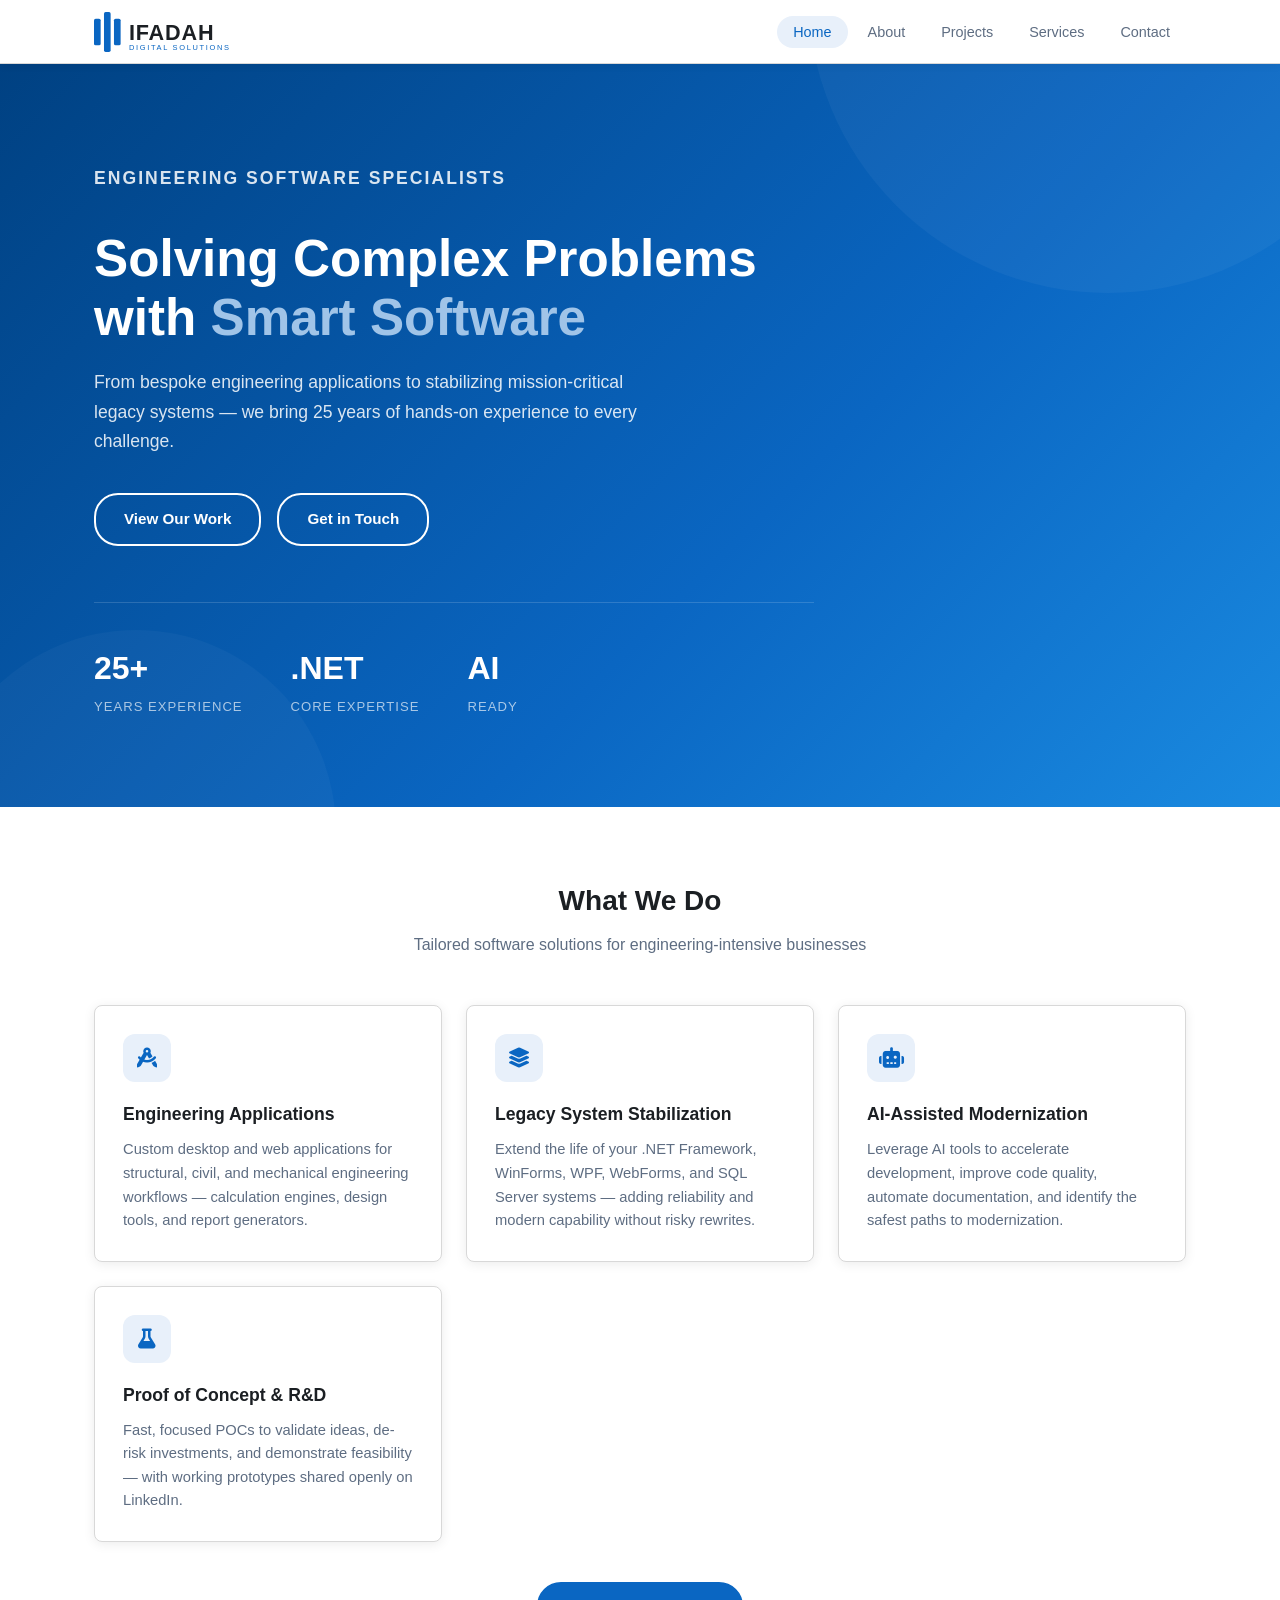
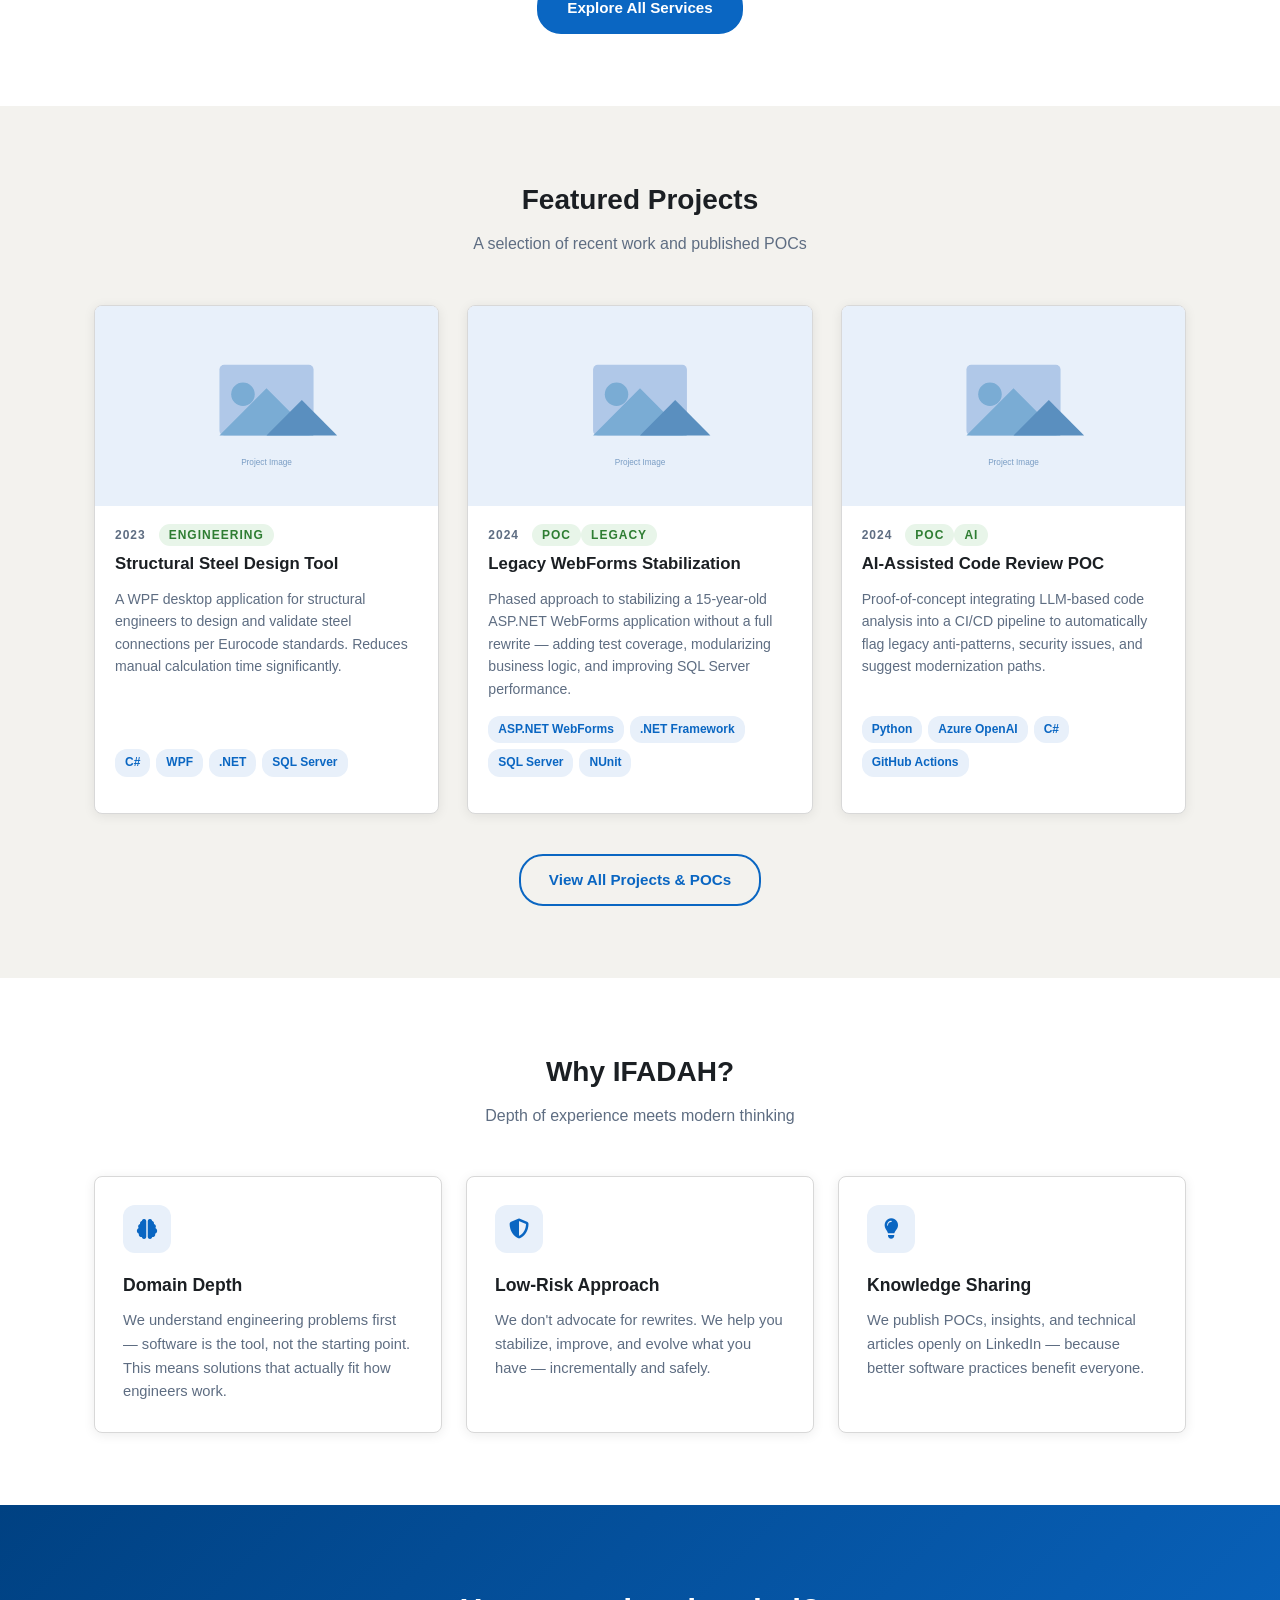
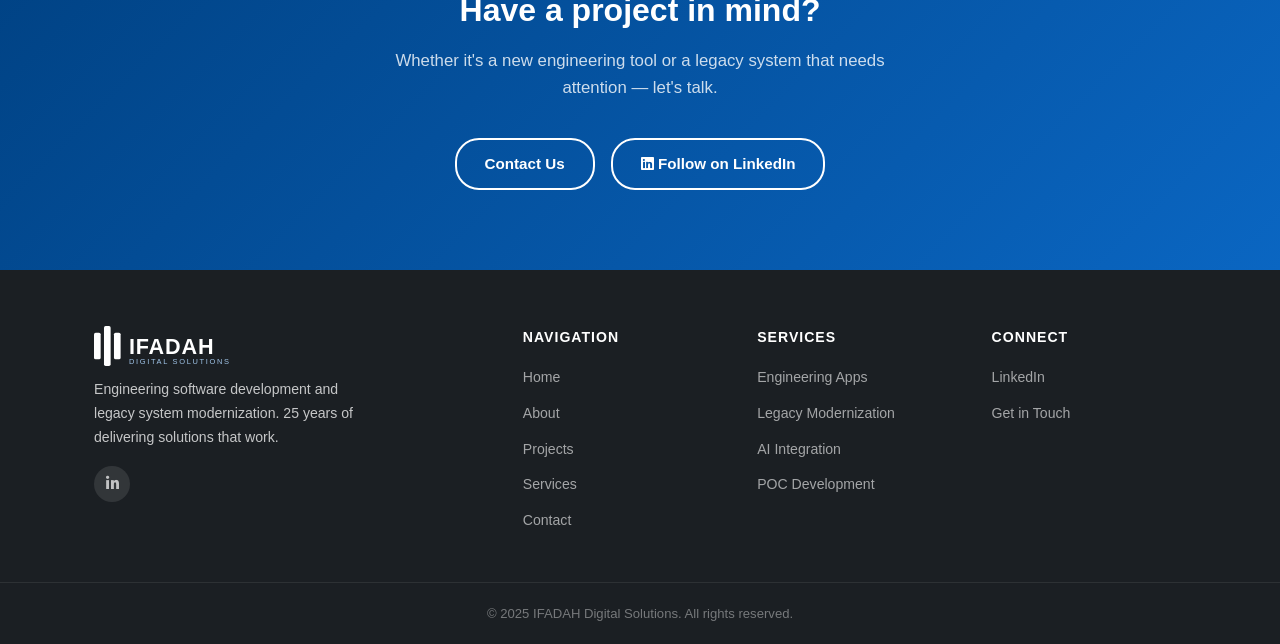
==== index.html @ 214e8dc3 "Add project files." ====
<!DOCTYPE html>
<html lang="en">
<head>
  <meta charset="UTF-8">
  <meta name="viewport" content="width=device-width, initial-scale=1.0">
  <meta name="description" content="IFADAH Digital Solutions — Engineering software development, legacy system modernization, and AI-assisted transformation. 25 years of expertise.">
  <title>IFADAH Digital Solutions — Engineering Software Experts</title>
  <link rel="stylesheet" href="css/style.css">
  <link rel="stylesheet" href="https://cdnjs.cloudflare.com/ajax/libs/font-awesome/6.5.0/css/all.min.css">
</head>
<body>

  <!-- NAVIGATION -->
  <header>
    <nav class="navbar">
      <div class="container nav-inner">
        <a href="index.html" class="logo"><img src="assets/logo.svg" alt="IFADAH Digital Solutions"></a>
        <ul class="nav-links">
          <li><a href="index.html" class="active">Home</a></li>
          <li><a href="about.html">About</a></li>
          <li><a href="projects.html">Projects</a></li>
          <li><a href="services.html">Services</a></li>
          <li><a href="contact.html">Contact</a></li>
        </ul>
        <button class="hamburger" id="hamburger">☰</button>
      </div>
    </nav>
    <div class="mobile-menu" id="mobile-menu">
      <a href="index.html">Home</a>
      <a href="about.html">About</a>
      <a href="projects.html">Projects</a>
      <a href="services.html">Services</a>
      <a href="contact.html">Contact</a>
    </div>
  </header>

  <!-- HERO -->
  <section class="hero">
    <div class="container">
      <div class="hero-content">
        <p class="hero-eyebrow">Engineering Software Specialists</p>
        <h1>Solving Complex Problems<br>with <span>Smart Software</span></h1>
        <p>
          From bespoke engineering applications to stabilizing mission-critical legacy systems —
          we bring 25 years of hands-on experience to every challenge.
        </p>
        <div class="hero-cta">
          <a href="projects.html" class="btn btn-outline-white">View Our Work</a>
          <a href="contact.html" class="btn btn-outline-white">Get in Touch</a>
        </div>
        <div class="hero-stats">
          <div>
            <div class="stat-number">25+</div>
            <div class="stat-label">Years Experience</div>
          </div>
          <div>
            <div class="stat-number">.NET</div>
            <div class="stat-label">Core Expertise</div>
          </div>
          <div>
            <div class="stat-number">AI</div>
            <div class="stat-label">Ready</div>
          </div>
        </div>
      </div>
    </div>
  </section>

  <!-- SERVICES OVERVIEW -->
  <section class="section bg-light">
    <div class="container">
      <h2 class="section-title">What We Do</h2>
      <p class="section-subtitle">Tailored software solutions for engineering-intensive businesses</p>
      <div class="cards-grid">
        <div class="card">
          <div class="card-icon"><i class="fas fa-drafting-compass"></i></div>
          <h3>Engineering Applications</h3>
          <p>Custom desktop and web applications for structural, civil, and mechanical engineering workflows — calculation engines, design tools, and report generators.</p>
        </div>
        <div class="card">
          <div class="card-icon"><i class="fas fa-layer-group"></i></div>
          <h3>Legacy System Stabilization</h3>
          <p>Extend the life of your .NET Framework, WinForms, WPF, WebForms, and SQL Server systems — adding reliability and modern capability without risky rewrites.</p>
        </div>
        <div class="card">
          <div class="card-icon"><i class="fas fa-robot"></i></div>
          <h3>AI-Assisted Modernization</h3>
          <p>Leverage AI tools to accelerate development, improve code quality, automate documentation, and identify the safest paths to modernization.</p>
        </div>
        <div class="card">
          <div class="card-icon"><i class="fas fa-flask"></i></div>
          <h3>Proof of Concept & R&D</h3>
          <p>Fast, focused POCs to validate ideas, de-risk investments, and demonstrate feasibility — with working prototypes shared openly on LinkedIn.</p>
        </div>
      </div>
      <div class="text-center" style="margin-top:2.5rem">
        <a href="services.html" class="btn btn-primary">Explore All Services</a>
      </div>
    </div>
  </section>

  <!-- FEATURED PROJECTS -->
  <section class="section">
    <div class="container">
      <h2 class="section-title">Featured Projects</h2>
      <p class="section-subtitle">A selection of recent work and published POCs</p>
      <div class="projects-grid" id="featured-projects">
        <!-- Rendered by JS from data/projects.json -->
      </div>
      <div class="text-center" style="margin-top:2.5rem">
        <a href="projects.html" class="btn btn-outline">View All Projects &amp; POCs</a>
      </div>
    </div>
  </section>

  <!-- WHY IFADAH -->
  <section class="section bg-light">
    <div class="container">
      <h2 class="section-title">Why IFADAH?</h2>
      <p class="section-subtitle">Depth of experience meets modern thinking</p>
      <div class="cards-grid">
        <div class="card">
          <div class="card-icon"><i class="fas fa-brain"></i></div>
          <h3>Domain Depth</h3>
          <p>We understand engineering problems first — software is the tool, not the starting point. This means solutions that actually fit how engineers work.</p>
        </div>
        <div class="card">
          <div class="card-icon"><i class="fas fa-shield-alt"></i></div>
          <h3>Low-Risk Approach</h3>
          <p>We don't advocate for rewrites. We help you stabilize, improve, and evolve what you have — incrementally and safely.</p>
        </div>
        <div class="card">
          <div class="card-icon"><i class="fas fa-lightbulb"></i></div>
          <h3>Knowledge Sharing</h3>
          <p>We publish POCs, insights, and technical articles openly on LinkedIn — because better software practices benefit everyone.</p>
        </div>
      </div>
    </div>
  </section>

  <!-- CTA BANNER -->
  <section class="cta-banner">
    <div class="container">
      <h2>Have a project in mind?</h2>
      <p>Whether it's a new engineering tool or a legacy system that needs attention — let's talk.</p>
      <div class="cta-banner-btns">
        <a href="contact.html" class="btn btn-outline-white">Contact Us</a>
        <a href="https://www.linkedin.com/company/ifadah" target="_blank" rel="noopener" class="btn btn-outline-white">
          <i class="fab fa-linkedin"></i> Follow on LinkedIn
        </a>
      </div>
    </div>
  </section>

  <!-- FOOTER -->
  <footer>
    <div class="container">
      <div class="footer-main">
        <div class="footer-brand">
          <img src="assets/logo-white.svg" alt="IFADAH Digital Solutions" style="height:40px;">
          <p>Engineering software development and legacy system modernization. 25 years of delivering solutions that work.</p>
          <div class="footer-social">
            <a href="https://www.linkedin.com/company/ifadah" target="_blank" rel="noopener" title="LinkedIn"><i class="fab fa-linkedin-in"></i></a>
          </div>
        </div>
        <div class="footer-col">
          <h4>Navigation</h4>
          <ul>
            <li><a href="index.html">Home</a></li>
            <li><a href="about.html">About</a></li>
            <li><a href="projects.html">Projects</a></li>
            <li><a href="services.html">Services</a></li>
            <li><a href="contact.html">Contact</a></li>
          </ul>
        </div>
        <div class="footer-col">
          <h4>Services</h4>
          <ul>
            <li><a href="services.html">Engineering Apps</a></li>
            <li><a href="services.html">Legacy Modernization</a></li>
            <li><a href="services.html">AI Integration</a></li>
            <li><a href="services.html">POC Development</a></li>
          </ul>
        </div>
        <div class="footer-col">
          <h4>Connect</h4>
          <ul>
            <li><a href="https://www.linkedin.com/company/ifadah" target="_blank" rel="noopener">LinkedIn</a></li>
            <li><a href="contact.html">Get in Touch</a></li>
          </ul>
        </div>
      </div>
    </div>
    <div class="footer-bottom">
      <p>&copy; 2025 IFADAH Digital Solutions. All rights reserved.</p>
    </div>
  </footer>

  <script src="js/main.js"></script>
</body>
</html>
---- css/style.css ----
/* ============================================================
   IFADAH Digital Solutions — Global Stylesheet
   LinkedIn-inspired color palette
   ============================================================ */

:root {
  --primary:        #0A66C2;
  --primary-dark:   #004182;
  --primary-light:  #E8F0FA;
  --dark:           #1B1F23;
  --text:           #1B1F23;
  --text-secondary: #5E6D82;
  --bg:             #F3F2EE;
  --white:          #FFFFFF;
  --border:         #D8D8D8;
  --card-shadow:    0 2px 12px rgba(0, 0, 0, 0.08);
  --radius:         8px;
  --nav-height:     64px;
}

/* ---- Reset ---- */
*, *::before, *::after { box-sizing: border-box; margin: 0; padding: 0; }
html { scroll-behavior: smooth; }
body {
  font-family: 'Segoe UI', -apple-system, BlinkMacSystemFont, Arial, sans-serif;
  color: var(--text);
  background: var(--bg);
  line-height: 1.6;
}
img { max-width: 100%; display: block; }
a { text-decoration: none; color: inherit; }
ul { list-style: none; }

/* ---- Layout ---- */
.container {
  max-width: 1140px;
  margin: 0 auto;
  padding: 0 24px;
}
.section {
  padding: 72px 0;
}
.section.bg-light { background: var(--white); }
.section.bg-dark  { background: var(--dark); color: var(--white); }
.section-title {
  font-size: 1.75rem;
  font-weight: 700;
  text-align: center;
  margin-bottom: 8px;
  color: var(--text);
}
.section-subtitle {
  text-align: center;
  color: var(--text-secondary);
  margin-bottom: 48px;
  font-size: 1rem;
}
.text-center { text-align: center; }

/* ---- Buttons ---- */
.btn {
  display: inline-block;
  padding: 12px 28px;
  border-radius: 24px;
  font-size: 0.95rem;
  font-weight: 600;
  cursor: pointer;
  transition: all 0.2s ease;
  border: 2px solid transparent;
}
.btn-primary {
  background: var(--primary);
  color: var(--white);
  border-color: var(--primary);
}
.btn-primary:hover {
  background: var(--primary-dark);
  border-color: var(--primary-dark);
  transform: translateY(-1px);
  box-shadow: 0 4px 16px rgba(10,102,194,0.35);
}
.btn-outline {
  background: transparent;
  color: var(--primary);
  border-color: var(--primary);
}
.btn-outline:hover {
  background: var(--primary);
  color: var(--white);
  transform: translateY(-1px);
}
.btn-outline-white {
  background: transparent;
  color: var(--white);
  border-color: var(--white);
}
.btn-outline-white:hover {
  background: var(--white);
  color: var(--primary);
}

/* ============================================================
   NAVIGATION
   ============================================================ */
.navbar {
  position: sticky;
  top: 0;
  z-index: 100;
  background: var(--white);
  border-bottom: 1px solid var(--border);
  height: var(--nav-height);
  box-shadow: 0 2px 8px rgba(0,0,0,0.06);
}
.nav-inner {
  display: flex;
  align-items: center;
  justify-content: space-between;
  height: var(--nav-height);
}
.logo img { height: 40px; }
.nav-links {
  display: flex;
  gap: 4px;
  align-items: center;
}
.nav-links a {
  padding: 8px 16px;
  border-radius: 20px;
  font-size: 0.9rem;
  font-weight: 500;
  color: var(--text-secondary);
  transition: all 0.2s;
}
.nav-links a:hover,
.nav-links a.active {
  color: var(--primary);
  background: var(--primary-light);
}
.hamburger {
  display: none;
  background: none;
  border: none;
  font-size: 1.5rem;
  cursor: pointer;
  color: var(--dark);
  padding: 8px;
}
.mobile-menu {
  display: none;
  flex-direction: column;
  background: var(--white);
  border-bottom: 1px solid var(--border);
  padding: 12px 24px 20px;
}
.mobile-menu.open { display: flex; }
.mobile-menu a {
  padding: 12px 8px;
  font-size: 1rem;
  font-weight: 500;
  color: var(--text);
  border-bottom: 1px solid var(--border);
}
.mobile-menu a:last-child { border-bottom: none; }
.mobile-menu a:hover { color: var(--primary); }

/* ============================================================
   HERO
   ============================================================ */
.hero {
  background: linear-gradient(135deg, var(--primary-dark) 0%, var(--primary) 60%, #1A8AE0 100%);
  color: var(--white);
  padding: 100px 0 90px;
  position: relative;
  overflow: hidden;
}
.hero::before {
  content: '';
  position: absolute;
  top: -50%;
  right: -10%;
  width: 600px;
  height: 600px;
  background: rgba(255,255,255,0.04);
  border-radius: 50%;
}
.hero::after {
  content: '';
  position: absolute;
  bottom: -30%;
  left: -5%;
  width: 400px;
  height: 400px;
  background: rgba(255,255,255,0.03);
  border-radius: 50%;
}
.hero-content {
  position: relative;
  z-index: 1;
  max-width: 720px;
}
.hero-eyebrow {
  font-size: 0.85rem;
  font-weight: 600;
  letter-spacing: 2px;
  text-transform: uppercase;
  color: #A0C4E8;
  margin-bottom: 16px;
}
.hero h1 {
  font-size: clamp(2rem, 5vw, 3.2rem);
  font-weight: 800;
  line-height: 1.15;
  margin-bottom: 20px;
}
.hero h1 span { color: #A0C4E8; }
.hero p {
  font-size: 1.1rem;
  color: rgba(255,255,255,0.85);
  margin-bottom: 36px;
  max-width: 560px;
  line-height: 1.7;
}
.hero-cta { display: flex; gap: 16px; flex-wrap: wrap; }
.hero-stats {
  display: flex;
  gap: 48px;
  margin-top: 56px;
  padding-top: 40px;
  border-top: 1px solid rgba(255,255,255,0.15);
}
.stat-number {
  font-size: 2rem;
  font-weight: 800;
  color: var(--white);
}
.stat-label {
  font-size: 0.82rem;
  color: rgba(255,255,255,0.65);
  text-transform: uppercase;
  letter-spacing: 1px;
  margin-top: 2px;
}

/* ============================================================
   CARDS GRID
   ============================================================ */
.cards-grid {
  display: grid;
  grid-template-columns: repeat(auto-fit, minmax(280px, 1fr));
  gap: 24px;
}
.card {
  background: var(--white);
  border-radius: var(--radius);
  padding: 28px;
  box-shadow: var(--card-shadow);
  border: 1px solid var(--border);
  transition: transform 0.2s, box-shadow 0.2s;
}
.card:hover {
  transform: translateY(-4px);
  box-shadow: 0 8px 32px rgba(0,0,0,0.12);
}
.card-icon {
  width: 48px;
  height: 48px;
  background: var(--primary-light);
  border-radius: 12px;
  display: flex;
  align-items: center;
  justify-content: center;
  margin-bottom: 18px;
  font-size: 1.25rem;
  color: var(--primary);
}
.card h3 {
  font-size: 1.1rem;
  font-weight: 700;
  margin-bottom: 10px;
  color: var(--text);
}
.card p {
  color: var(--text-secondary);
  font-size: 0.92rem;
  line-height: 1.6;
}

/* ============================================================
   PROJECT CARDS
   ============================================================ */
.projects-grid {
  display: grid;
  grid-template-columns: repeat(auto-fill, minmax(320px, 1fr));
  gap: 28px;
}
.project-card {
  background: var(--white);
  border-radius: var(--radius);
  overflow: hidden;
  box-shadow: var(--card-shadow);
  border: 1px solid var(--border);
  transition: transform 0.2s, box-shadow 0.2s;
  display: flex;
  flex-direction: column;
}
.project-card:hover {
  transform: translateY(-4px);
  box-shadow: 0 8px 32px rgba(0,0,0,0.14);
}
.project-media {
  width: 100%;
  height: 200px;
  object-fit: cover;
  background: var(--primary-light);
}
.project-media iframe {
  width: 100%;
  height: 200px;
  border: none;
}
.project-body {
  padding: 20px;
  flex: 1;
  display: flex;
  flex-direction: column;
}
.project-year {
  font-size: 0.75rem;
  color: var(--text-secondary);
  font-weight: 600;
  letter-spacing: 1px;
  margin-bottom: 6px;
  text-transform: uppercase;
}
.project-title {
  font-size: 1.05rem;
  font-weight: 700;
  margin-bottom: 10px;
  color: var(--text);
}
.project-desc {
  font-size: 0.88rem;
  color: var(--text-secondary);
  line-height: 1.6;
  flex: 1;
  margin-bottom: 16px;
}
.tech-tags {
  display: flex;
  flex-wrap: wrap;
  gap: 6px;
  margin-bottom: 16px;
}
.tag {
  background: var(--primary-light);
  color: var(--primary);
  font-size: 0.75rem;
  font-weight: 600;
  padding: 4px 10px;
  border-radius: 12px;
}
.project-links {
  display: flex;
  gap: 10px;
}
.project-links a {
  font-size: 0.82rem;
  font-weight: 600;
  color: var(--primary);
  display: flex;
  align-items: center;
  gap: 4px;
  padding: 6px 12px;
  border: 1px solid var(--primary);
  border-radius: 16px;
  transition: all 0.2s;
}
.project-links a:hover {
  background: var(--primary);
  color: var(--white);
}

/* ---- Filter Bar ---- */
.filter-bar {
  display: flex;
  flex-wrap: wrap;
  gap: 10px;
  justify-content: center;
  margin-bottom: 40px;
}
.filter-btn {
  padding: 8px 20px;
  border-radius: 20px;
  border: 1.5px solid var(--border);
  background: var(--white);
  color: var(--text-secondary);
  font-size: 0.88rem;
  font-weight: 600;
  cursor: pointer;
  transition: all 0.2s;
}
.filter-btn:hover,
.filter-btn.active {
  border-color: var(--primary);
  color: var(--primary);
  background: var(--primary-light);
}
.no-projects {
  text-align: center;
  color: var(--text-secondary);
  padding: 60px 0;
  font-size: 1rem;
  grid-column: 1 / -1;
}

/* ============================================================
   ABOUT PAGE
   ============================================================ */
.about-hero {
  background: var(--dark);
  color: var(--white);
  padding: 80px 0;
}
.about-hero h1 { font-size: 2.5rem; font-weight: 800; margin-bottom: 16px; }
.about-hero p { color: rgba(255,255,255,0.75); font-size: 1.1rem; max-width: 560px; }

.about-grid {
  display: grid;
  grid-template-columns: 1fr 1fr;
  gap: 56px;
  align-items: center;
}
.about-grid img {
  border-radius: var(--radius);
  box-shadow: var(--card-shadow);
}
.about-text h2 { font-size: 1.75rem; font-weight: 700; margin-bottom: 16px; }
.about-text p { color: var(--text-secondary); margin-bottom: 16px; line-height: 1.75; }

.tech-stack {
  display: flex;
  flex-wrap: wrap;
  gap: 10px;
  margin-top: 8px;
}
.tech-badge {
  background: var(--dark);
  color: var(--white);
  padding: 6px 14px;
  border-radius: 20px;
  font-size: 0.82rem;
  font-weight: 600;
}

.timeline { margin-top: 48px; }
.timeline-item {
  display: flex;
  gap: 24px;
  margin-bottom: 32px;
}
.timeline-dot {
  width: 14px;
  height: 14px;
  min-width: 14px;
  border-radius: 50%;
  background: var(--primary);
  margin-top: 6px;
  position: relative;
}
.timeline-dot::after {
  content: '';
  position: absolute;
  top: 14px;
  left: 6px;
  width: 2px;
  height: calc(100% + 18px);
  background: var(--border);
}
.timeline-item:last-child .timeline-dot::after { display: none; }
.timeline-content h4 { font-size: 0.95rem; font-weight: 700; margin-bottom: 4px; }
.timeline-content p { font-size: 0.88rem; color: var(--text-secondary); }
.timeline-year {
  font-size: 0.78rem;
  color: var(--primary);
  font-weight: 700;
  margin-bottom: 4px;
}

/* ============================================================
   SERVICES PAGE
   ============================================================ */
.services-hero {
  background: linear-gradient(135deg, var(--primary-dark), var(--primary));
  color: var(--white);
  padding: 80px 0;
  text-align: center;
}
.services-hero h1 { font-size: 2.5rem; font-weight: 800; margin-bottom: 16px; }
.services-hero p { color: rgba(255,255,255,0.8); font-size: 1.1rem; max-width: 560px; margin: 0 auto; }

.service-block {
  display: grid;
  grid-template-columns: 64px 1fr;
  gap: 24px;
  padding: 36px;
  background: var(--white);
  border-radius: var(--radius);
  border: 1px solid var(--border);
  box-shadow: var(--card-shadow);
  margin-bottom: 20px;
  transition: transform 0.2s, box-shadow 0.2s;
}
.service-block:hover {
  transform: translateY(-2px);
  box-shadow: 0 8px 32px rgba(0,0,0,0.1);
}
.service-block-icon {
  width: 64px;
  height: 64px;
  background: var(--primary-light);
  border-radius: 16px;
  display: flex;
  align-items: center;
  justify-content: center;
  font-size: 1.75rem;
  color: var(--primary);
}
.service-block-content h3 { font-size: 1.2rem; font-weight: 700; margin-bottom: 10px; }
.service-block-content p { color: var(--text-secondary); line-height: 1.7; margin-bottom: 16px; }
.service-features {
  display: flex;
  flex-wrap: wrap;
  gap: 8px;
}
.service-features span {
  font-size: 0.8rem;
  font-weight: 600;
  padding: 4px 12px;
  background: var(--bg);
  border-radius: 12px;
  color: var(--text-secondary);
}

/* ============================================================
   CTA BANNER
   ============================================================ */
.cta-banner {
  background: linear-gradient(135deg, var(--primary-dark), var(--primary));
  color: var(--white);
  padding: 80px 0;
  text-align: center;
}
.cta-banner h2 { font-size: 2rem; font-weight: 800; margin-bottom: 12px; }
.cta-banner p { font-size: 1.05rem; color: rgba(255,255,255,0.8); margin-bottom: 36px; max-width: 500px; margin-left: auto; margin-right: auto; }
.cta-banner-btns { display: flex; gap: 16px; justify-content: center; flex-wrap: wrap; }

/* ============================================================
   CONTACT PAGE
   ============================================================ */
.contact-hero {
  background: var(--dark);
  color: var(--white);
  padding: 80px 0;
  text-align: center;
}
.contact-hero h1 { font-size: 2.5rem; font-weight: 800; margin-bottom: 12px; }
.contact-hero p { color: rgba(255,255,255,0.75); font-size: 1.05rem; }

.contact-grid {
  display: grid;
  grid-template-columns: 1fr 1.5fr;
  gap: 48px;
}
.contact-info h3 { font-size: 1.2rem; font-weight: 700; margin-bottom: 24px; }
.contact-item {
  display: flex;
  align-items: flex-start;
  gap: 16px;
  margin-bottom: 28px;
}
.contact-item-icon {
  width: 44px;
  height: 44px;
  min-width: 44px;
  background: var(--primary-light);
  border-radius: 12px;
  display: flex;
  align-items: center;
  justify-content: center;
  color: var(--primary);
  font-size: 1.1rem;
}
.contact-item-text h4 { font-size: 0.88rem; font-weight: 700; margin-bottom: 4px; color: var(--text-secondary); text-transform: uppercase; letter-spacing: 0.5px; }
.contact-item-text a, .contact-item-text p { color: var(--text); font-size: 0.95rem; }
.contact-item-text a:hover { color: var(--primary); }

.linkedin-card {
  background: var(--primary);
  color: var(--white);
  border-radius: var(--radius);
  padding: 24px;
  display: flex;
  align-items: center;
  gap: 16px;
  margin-top: 24px;
  text-decoration: none;
  transition: background 0.2s, transform 0.2s;
}
.linkedin-card:hover {
  background: var(--primary-dark);
  transform: translateY(-2px);
}
.linkedin-card i { font-size: 2rem; }
.linkedin-card h4 { font-weight: 700; margin-bottom: 4px; }
.linkedin-card p { font-size: 0.85rem; opacity: 0.8; }

.contact-form { background: var(--white); border-radius: var(--radius); padding: 36px; box-shadow: var(--card-shadow); border: 1px solid var(--border); }
.contact-form h3 { font-size: 1.2rem; font-weight: 700; margin-bottom: 24px; }
.form-group { margin-bottom: 20px; }
.form-group label { display: block; font-size: 0.88rem; font-weight: 600; margin-bottom: 6px; color: var(--text); }
.form-group input,
.form-group textarea,
.form-group select {
  width: 100%;
  padding: 12px 16px;
  border: 1.5px solid var(--border);
  border-radius: var(--radius);
  font-size: 0.95rem;
  font-family: inherit;
  color: var(--text);
  background: var(--bg);
  transition: border-color 0.2s;
}
.form-group input:focus,
.form-group textarea:focus,
.form-group select:focus {
  outline: none;
  border-color: var(--primary);
  background: var(--white);
}
.form-group textarea { height: 130px; resize: vertical; }
.form-row { display: grid; grid-template-columns: 1fr 1fr; gap: 16px; }

/* ============================================================
   FOOTER
   ============================================================ */
footer {
  background: var(--dark);
  color: rgba(255,255,255,0.75);
}
.footer-main {
  display: grid;
  grid-template-columns: 2fr 1fr 1fr 1fr;
  gap: 40px;
  padding: 56px 0 40px;
}
.footer-brand p {
  font-size: 0.88rem;
  line-height: 1.7;
  margin-top: 12px;
  max-width: 260px;
}
.footer-col h4 {
  font-size: 0.88rem;
  font-weight: 700;
  color: var(--white);
  text-transform: uppercase;
  letter-spacing: 1px;
  margin-bottom: 16px;
}
.footer-col ul li { margin-bottom: 10px; }
.footer-col ul li a {
  font-size: 0.88rem;
  color: rgba(255,255,255,0.6);
  transition: color 0.2s;
}
.footer-col ul li a:hover { color: var(--white); }
.footer-social {
  display: flex;
  gap: 12px;
  margin-top: 16px;
}
.footer-social a {
  width: 36px;
  height: 36px;
  background: rgba(255,255,255,0.1);
  border-radius: 50%;
  display: flex;
  align-items: center;
  justify-content: center;
  color: rgba(255,255,255,0.7);
  font-size: 0.95rem;
  transition: background 0.2s, color 0.2s;
}
.footer-social a:hover { background: var(--primary); color: var(--white); }
.footer-bottom {
  border-top: 1px solid rgba(255,255,255,0.08);
  padding: 20px 0;
  text-align: center;
  font-size: 0.82rem;
  color: rgba(255,255,255,0.4);
}

/* ============================================================
   RESPONSIVE
   ============================================================ */
@media (max-width: 900px) {
  .about-grid,
  .contact-grid { grid-template-columns: 1fr; }
  .footer-main { grid-template-columns: 1fr 1fr; }
}

@media (max-width: 640px) {
  .nav-links { display: none; }
  .hamburger { display: block; }
  .hero { padding: 64px 0 56px; }
  .hero h1 { font-size: 2rem; }
  .hero-stats { flex-direction: column; gap: 24px; }
  .section { padding: 48px 0; }
  .cards-grid,
  .projects-grid { grid-template-columns: 1fr; }
  .footer-main { grid-template-columns: 1fr; gap: 28px; }
  .service-block { grid-template-columns: 1fr; }
  .form-row { grid-template-columns: 1fr; }
  .contact-grid { grid-template-columns: 1fr; }
  .hero-cta { flex-direction: column; }
  .cta-banner-btns { flex-direction: column; align-items: center; }
}
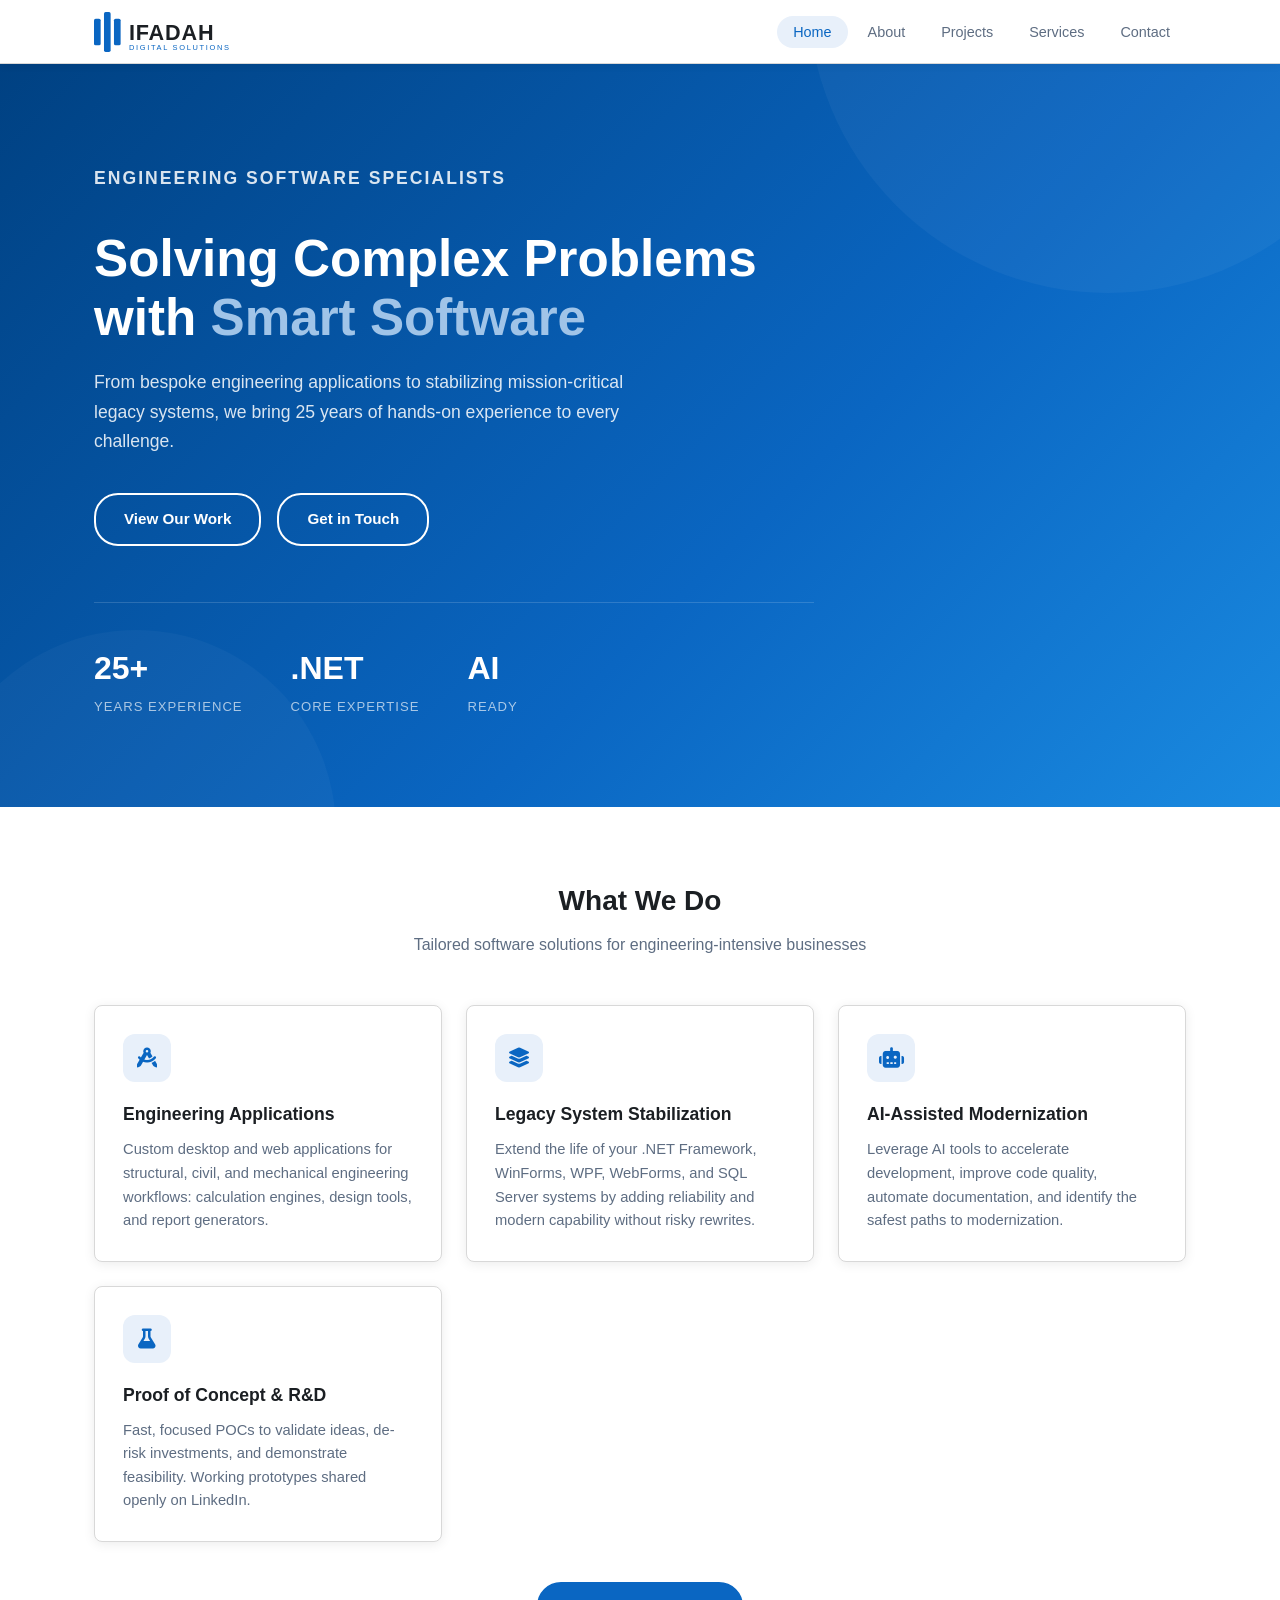
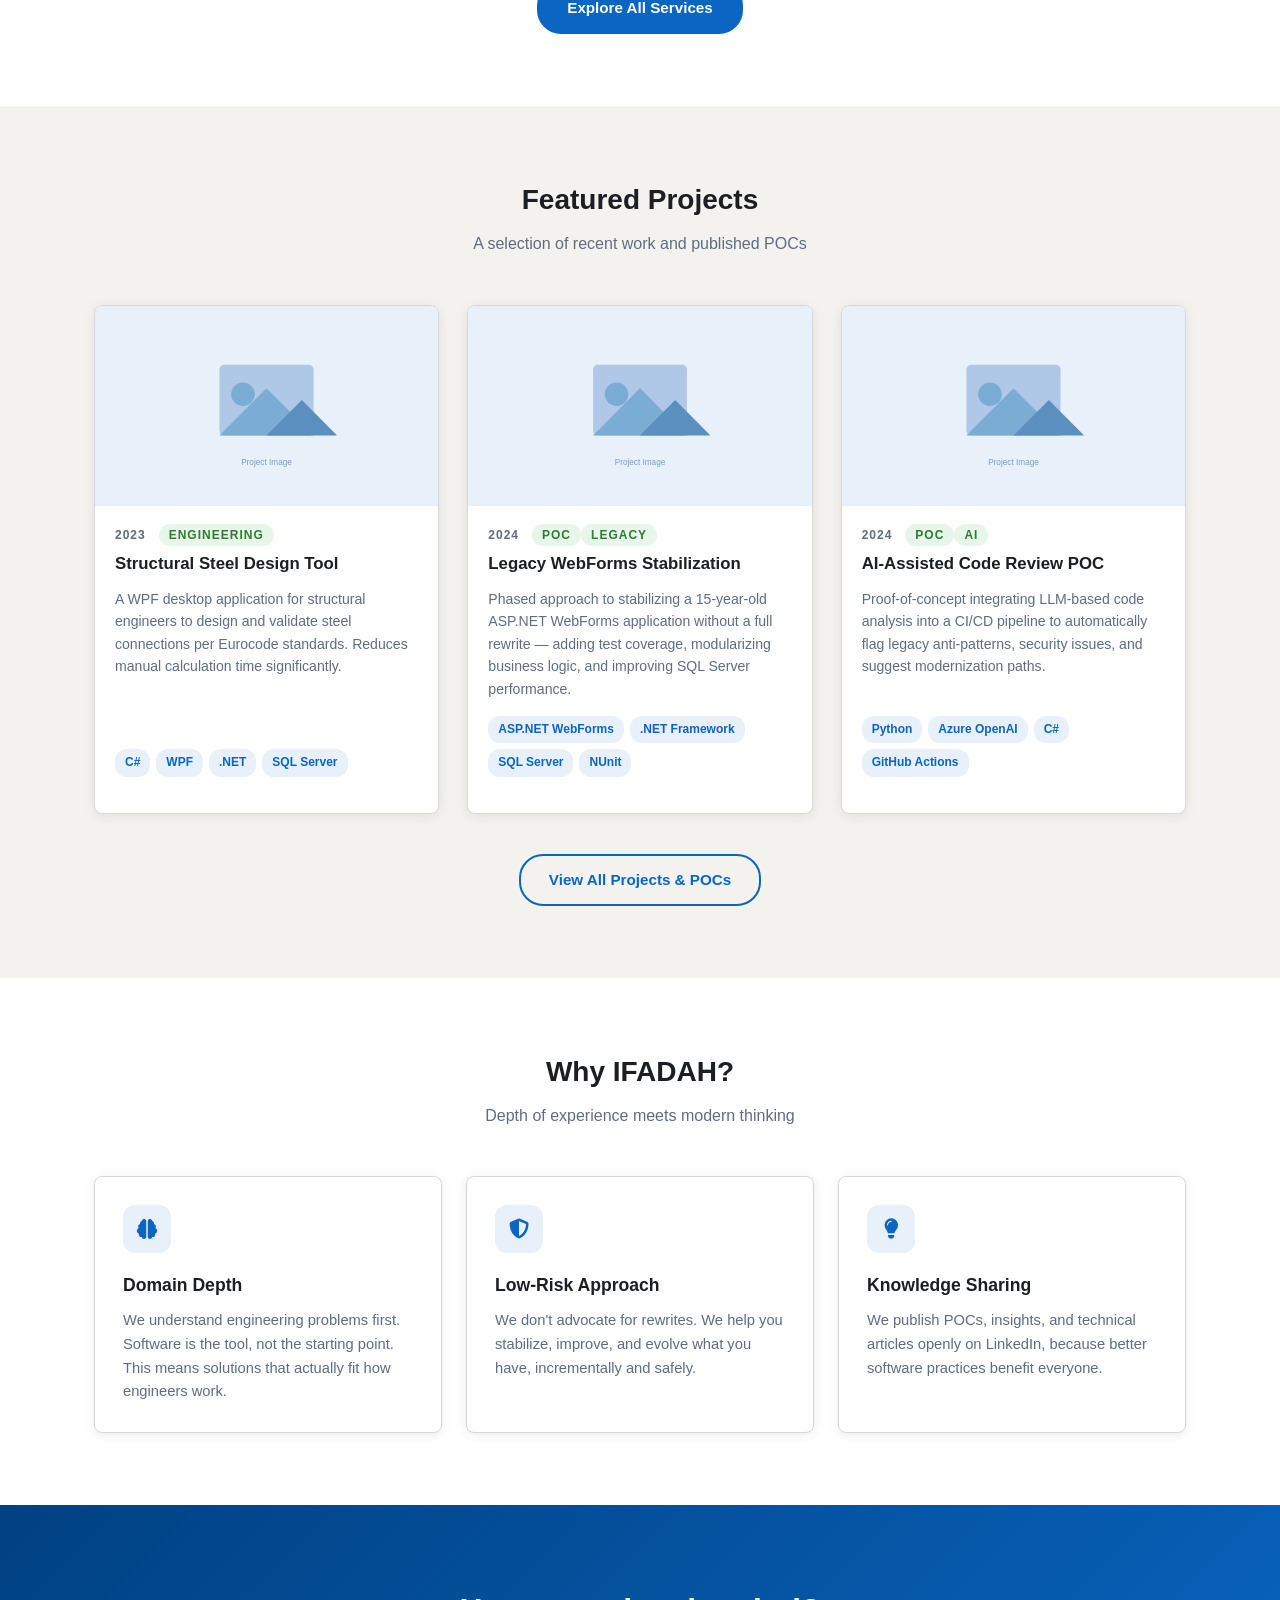
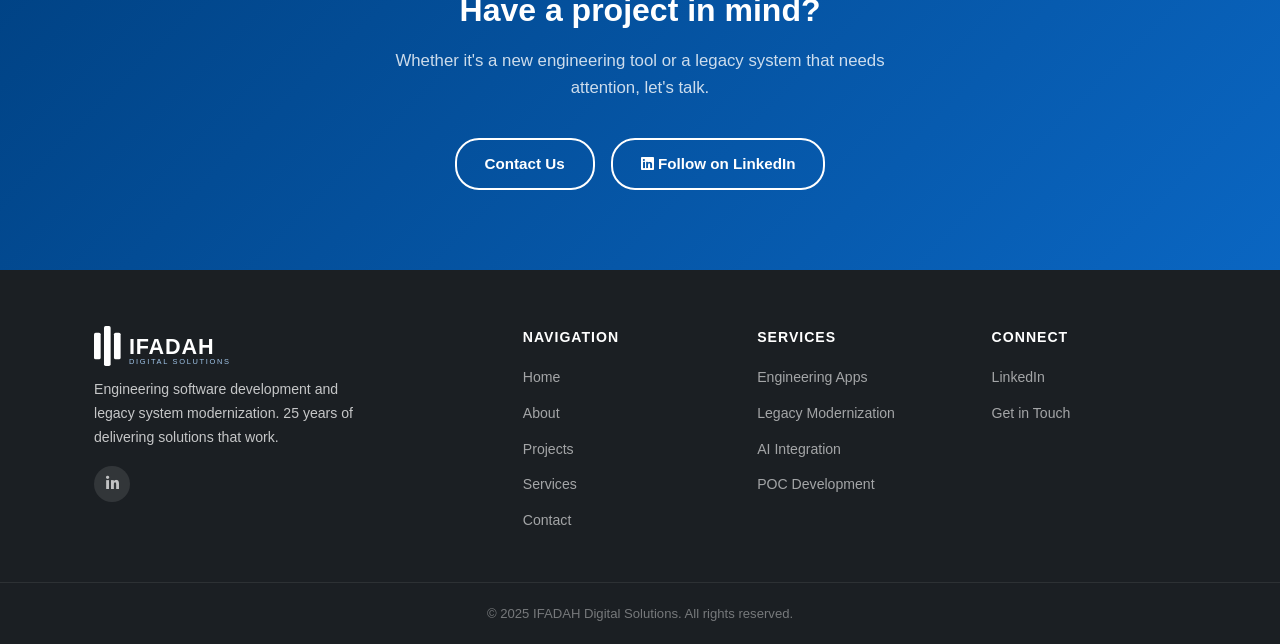
==== commit c5a526fe: "wip" ====
--- a/index.html
+++ b/index.html
@@ -3,8 +3,8 @@
 <head>
   <meta charset="UTF-8">
   <meta name="viewport" content="width=device-width, initial-scale=1.0">
-  <meta name="description" content="IFADAH Digital Solutions — Engineering software development, legacy system modernization, and AI-assisted transformation. 25 years of expertise.">
-  <title>IFADAH Digital Solutions — Engineering Software Experts</title>
+  <meta name="description" content="IFADAH Digital Solutions: Engineering software development, legacy system modernization, and AI-assisted transformation. 25 years of expertise.">
+  <title>IFADAH Digital Solutions | Engineering Software Experts</title>
   <link rel="stylesheet" href="css/style.css">
   <link rel="stylesheet" href="https://cdnjs.cloudflare.com/ajax/libs/font-awesome/6.5.0/css/all.min.css">
 </head>
@@ -41,7 +41,7 @@
         <p class="hero-eyebrow">Engineering Software Specialists</p>
         <h1>Solving Complex Problems<br>with <span>Smart Software</span></h1>
         <p>
-          From bespoke engineering applications to stabilizing mission-critical legacy systems —
+          From bespoke engineering applications to stabilizing mission-critical legacy systems,
           we bring 25 years of hands-on experience to every challenge.
         </p>
         <div class="hero-cta">
@@ -75,12 +75,12 @@
         <div class="card">
           <div class="card-icon"><i class="fas fa-drafting-compass"></i></div>
           <h3>Engineering Applications</h3>
-          <p>Custom desktop and web applications for structural, civil, and mechanical engineering workflows — calculation engines, design tools, and report generators.</p>
+          <p>Custom desktop and web applications for structural, civil, and mechanical engineering workflows: calculation engines, design tools, and report generators.</p>
         </div>
         <div class="card">
           <div class="card-icon"><i class="fas fa-layer-group"></i></div>
           <h3>Legacy System Stabilization</h3>
-          <p>Extend the life of your .NET Framework, WinForms, WPF, WebForms, and SQL Server systems — adding reliability and modern capability without risky rewrites.</p>
+          <p>Extend the life of your .NET Framework, WinForms, WPF, WebForms, and SQL Server systems by adding reliability and modern capability without risky rewrites.</p>
         </div>
         <div class="card">
           <div class="card-icon"><i class="fas fa-robot"></i></div>
@@ -90,7 +90,7 @@
         <div class="card">
           <div class="card-icon"><i class="fas fa-flask"></i></div>
           <h3>Proof of Concept & R&D</h3>
-          <p>Fast, focused POCs to validate ideas, de-risk investments, and demonstrate feasibility — with working prototypes shared openly on LinkedIn.</p>
+          <p>Fast, focused POCs to validate ideas, de-risk investments, and demonstrate feasibility. Working prototypes shared openly on LinkedIn.</p>
         </div>
       </div>
       <div class="text-center" style="margin-top:2.5rem">
@@ -122,17 +122,17 @@
         <div class="card">
           <div class="card-icon"><i class="fas fa-brain"></i></div>
           <h3>Domain Depth</h3>
-          <p>We understand engineering problems first — software is the tool, not the starting point. This means solutions that actually fit how engineers work.</p>
+          <p>We understand engineering problems first. Software is the tool, not the starting point. This means solutions that actually fit how engineers work.</p>
         </div>
         <div class="card">
           <div class="card-icon"><i class="fas fa-shield-alt"></i></div>
           <h3>Low-Risk Approach</h3>
-          <p>We don't advocate for rewrites. We help you stabilize, improve, and evolve what you have — incrementally and safely.</p>
+          <p>We don't advocate for rewrites. We help you stabilize, improve, and evolve what you have, incrementally and safely.</p>
         </div>
         <div class="card">
           <div class="card-icon"><i class="fas fa-lightbulb"></i></div>
           <h3>Knowledge Sharing</h3>
-          <p>We publish POCs, insights, and technical articles openly on LinkedIn — because better software practices benefit everyone.</p>
+          <p>We publish POCs, insights, and technical articles openly on LinkedIn, because better software practices benefit everyone.</p>
         </div>
       </div>
     </div>
@@ -142,7 +142,7 @@
   <section class="cta-banner">
     <div class="container">
       <h2>Have a project in mind?</h2>
-      <p>Whether it's a new engineering tool or a legacy system that needs attention — let's talk.</p>
+      <p>Whether it's a new engineering tool or a legacy system that needs attention, let's talk.</p>
       <div class="cta-banner-btns">
         <a href="contact.html" class="btn btn-outline-white">Contact Us</a>
         <a href="https://www.linkedin.com/company/ifadah" target="_blank" rel="noopener" class="btn btn-outline-white">
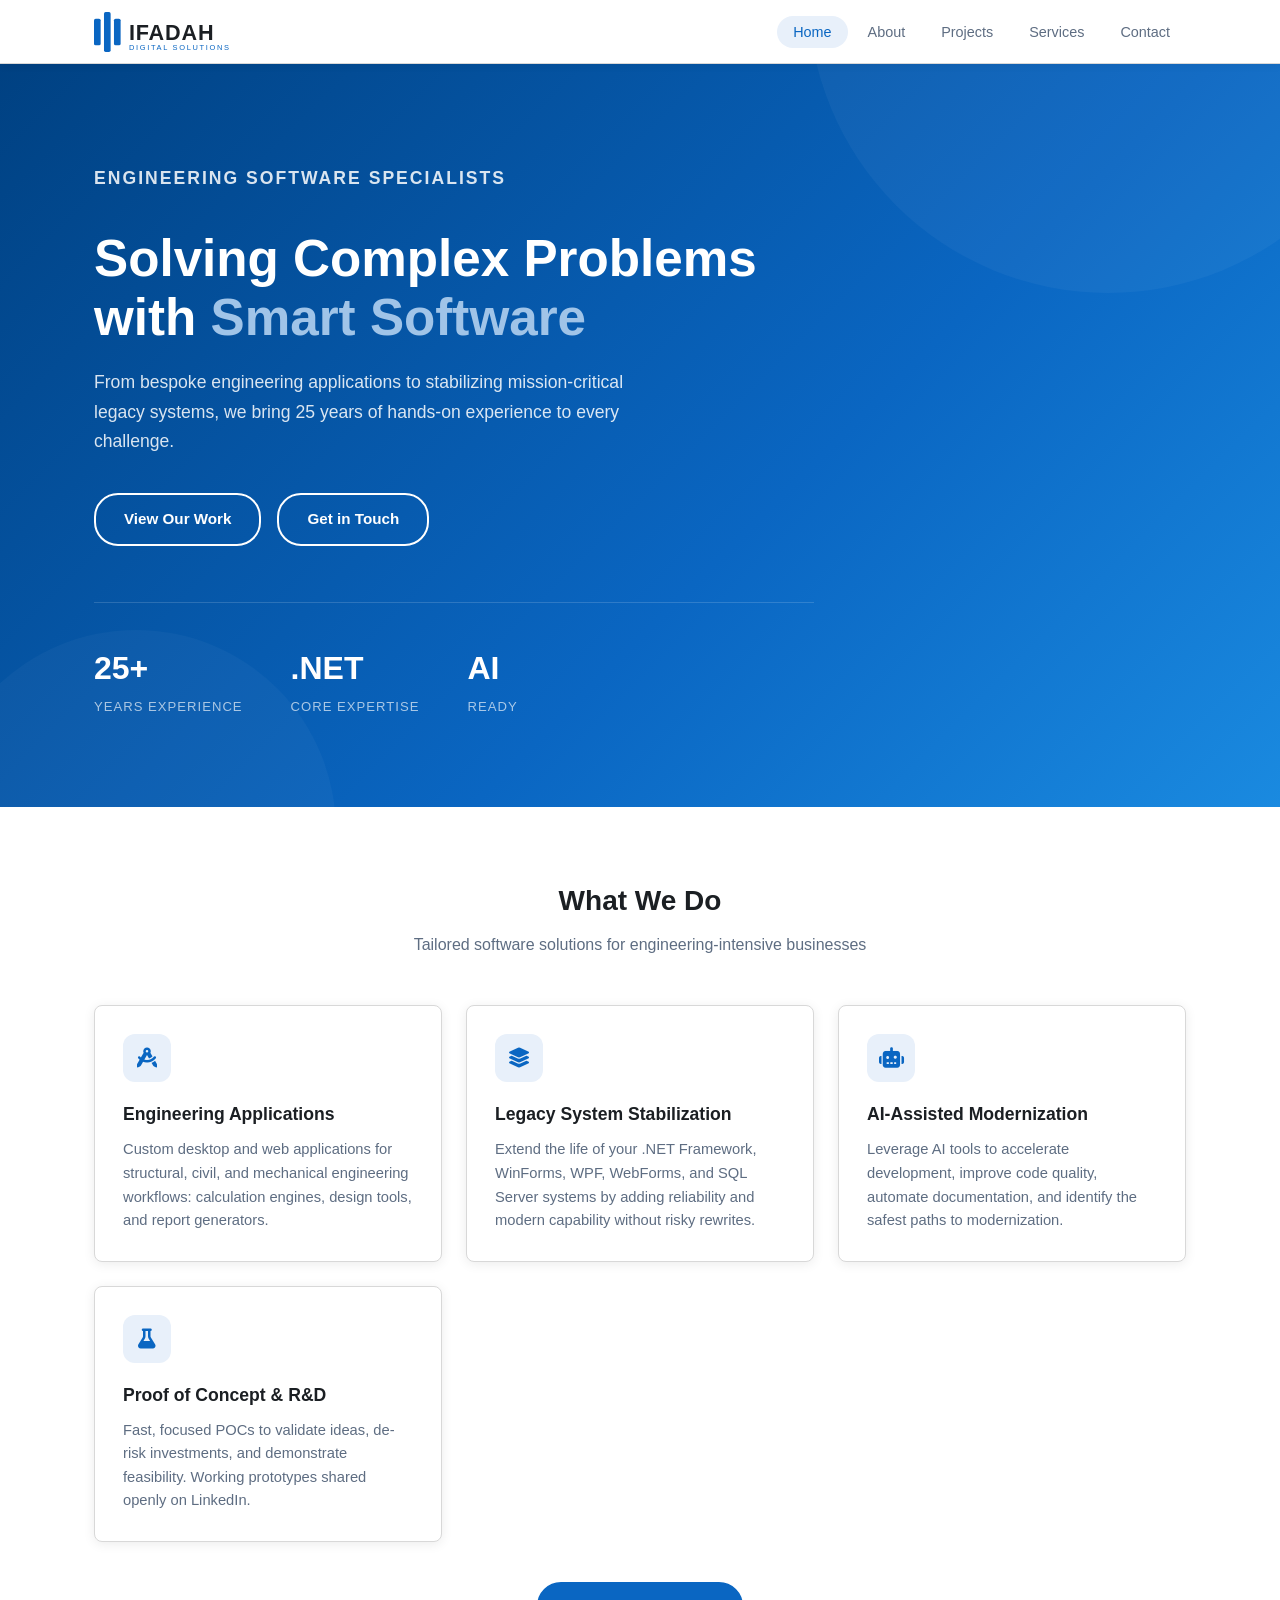
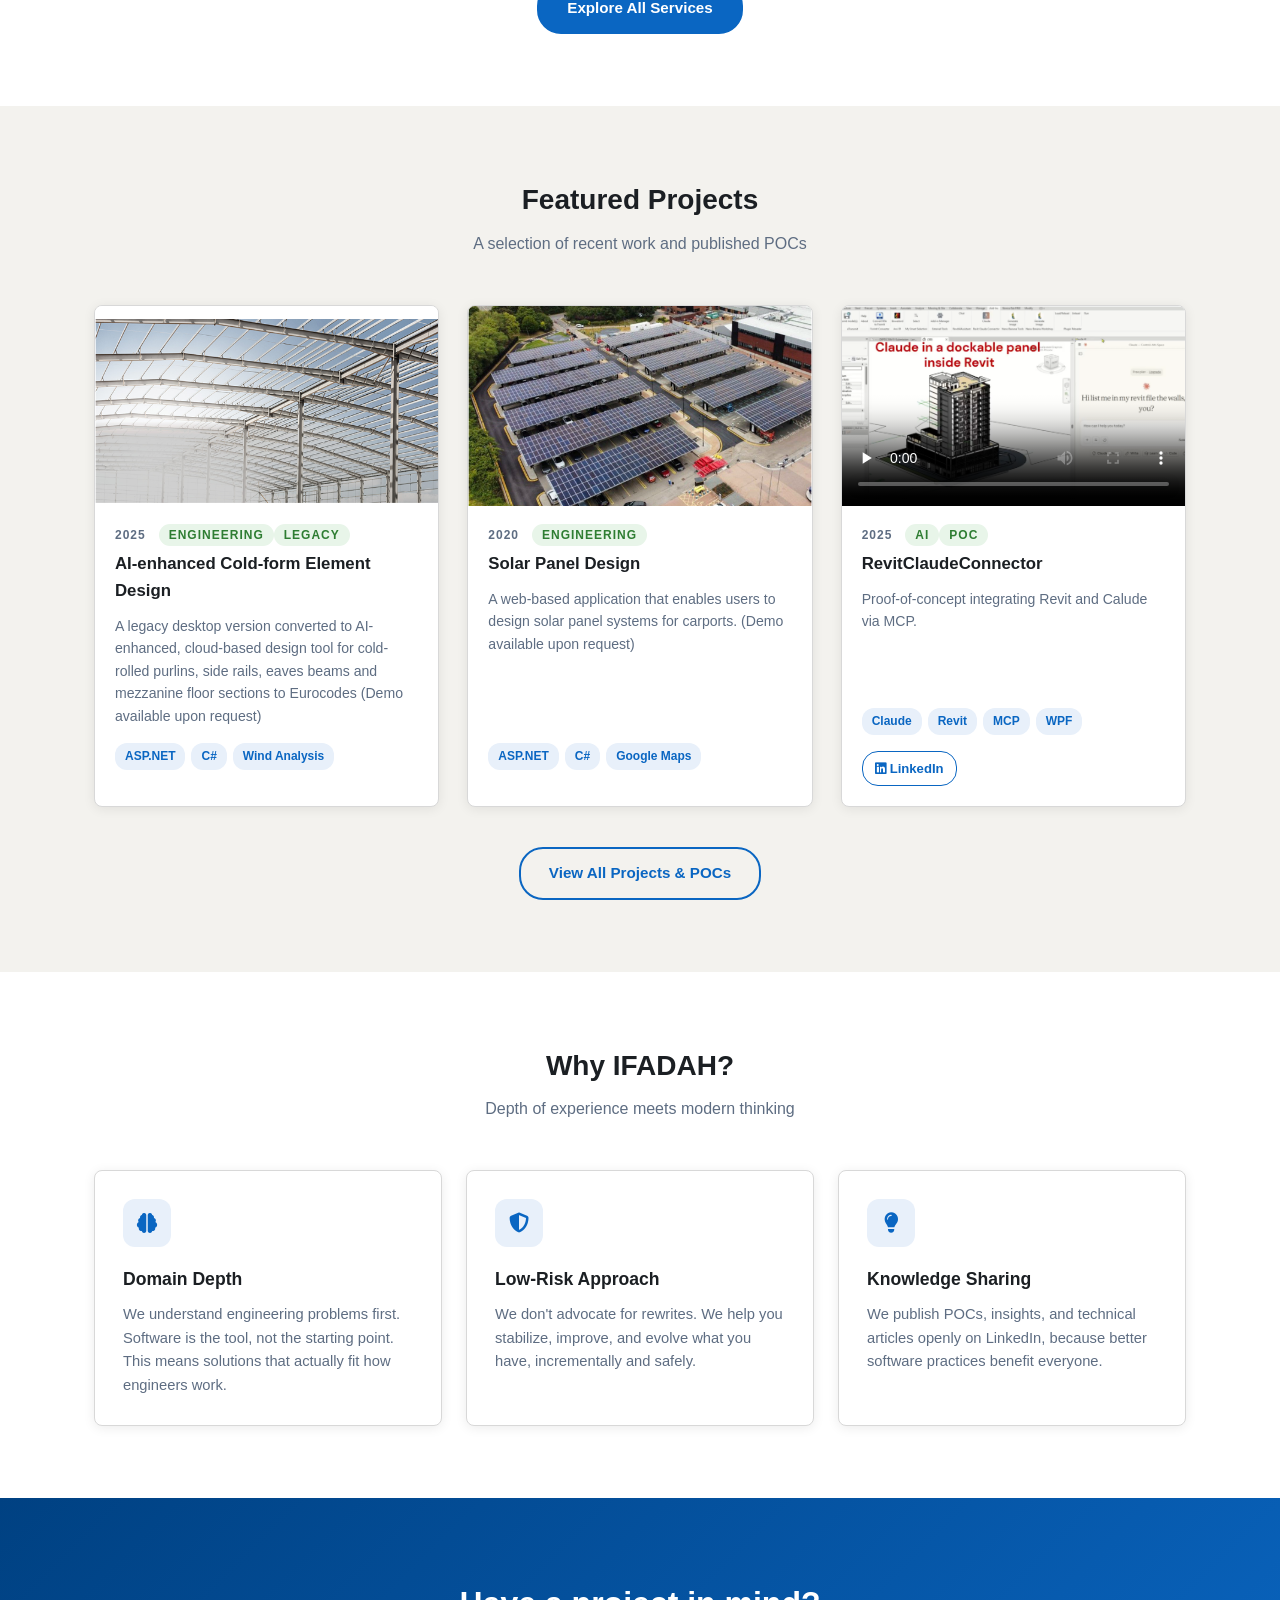
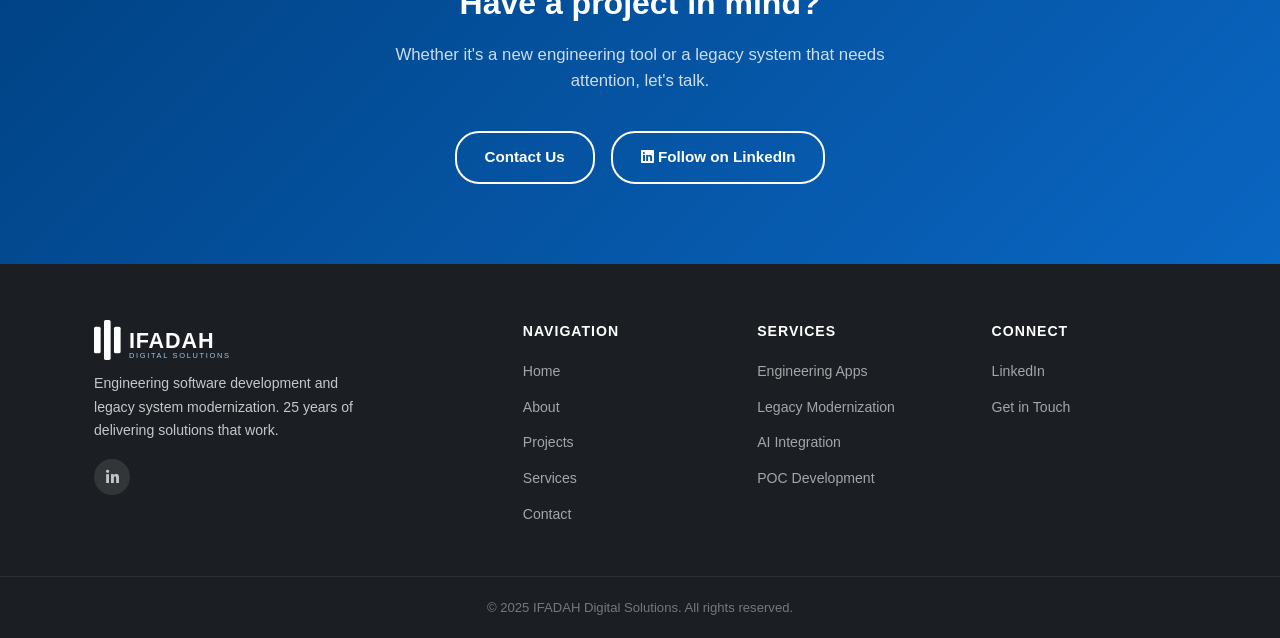
==== commit 133f3a68: "update" ====
--- a/index.html
+++ b/index.html
@@ -5,6 +5,7 @@
   <meta name="viewport" content="width=device-width, initial-scale=1.0">
   <meta name="description" content="IFADAH Digital Solutions: Engineering software development, legacy system modernization, and AI-assisted transformation. 25 years of expertise.">
   <title>IFADAH Digital Solutions | Engineering Software Experts</title>
+  <link rel="icon" type="image/svg+xml" href="assets/favicon.svg">
   <link rel="stylesheet" href="css/style.css">
   <link rel="stylesheet" href="https://cdnjs.cloudflare.com/ajax/libs/font-awesome/6.5.0/css/all.min.css">
 </head>
--- a/css/style.css
+++ b/css/style.css
@@ -309,7 +309,7 @@
 }
 .project-media {
   width: 100%;
-  height: 200px;
+    height: 200px;
   object-fit: cover;
   background: var(--primary-light);
 }
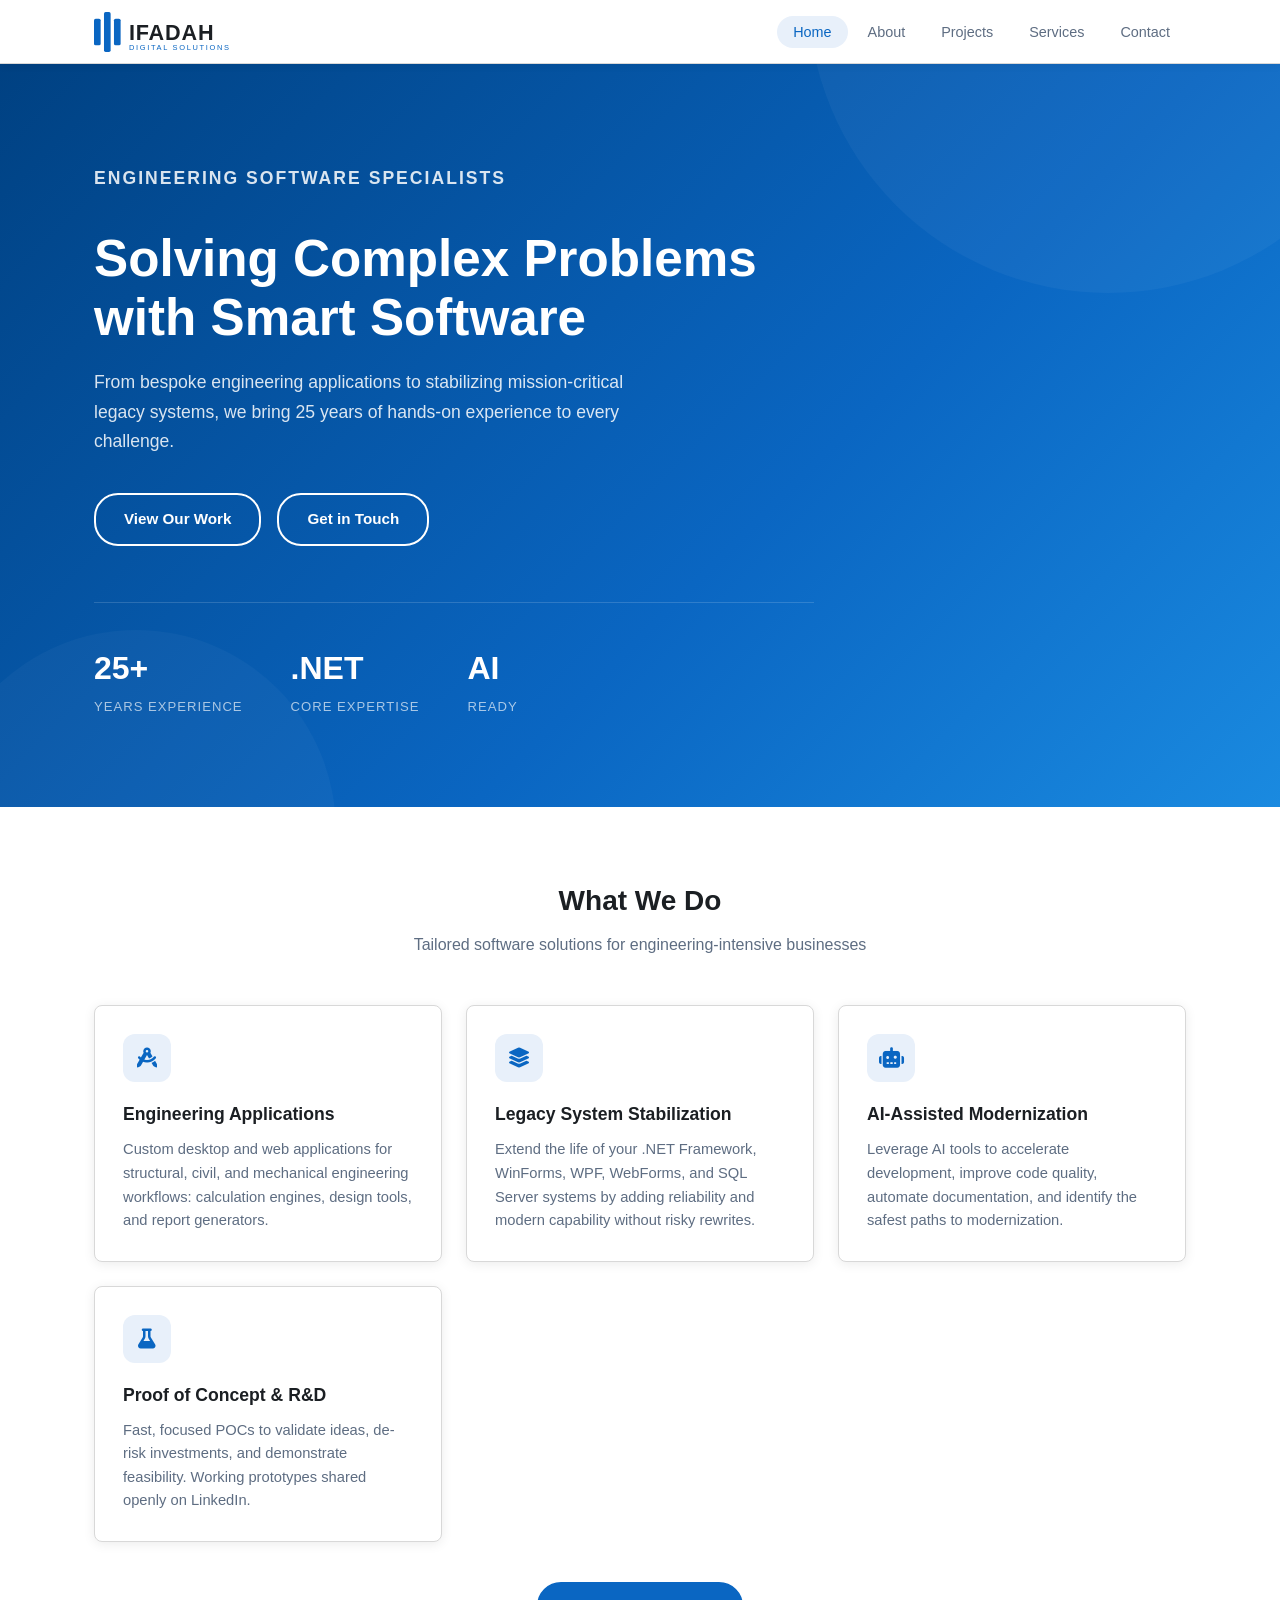
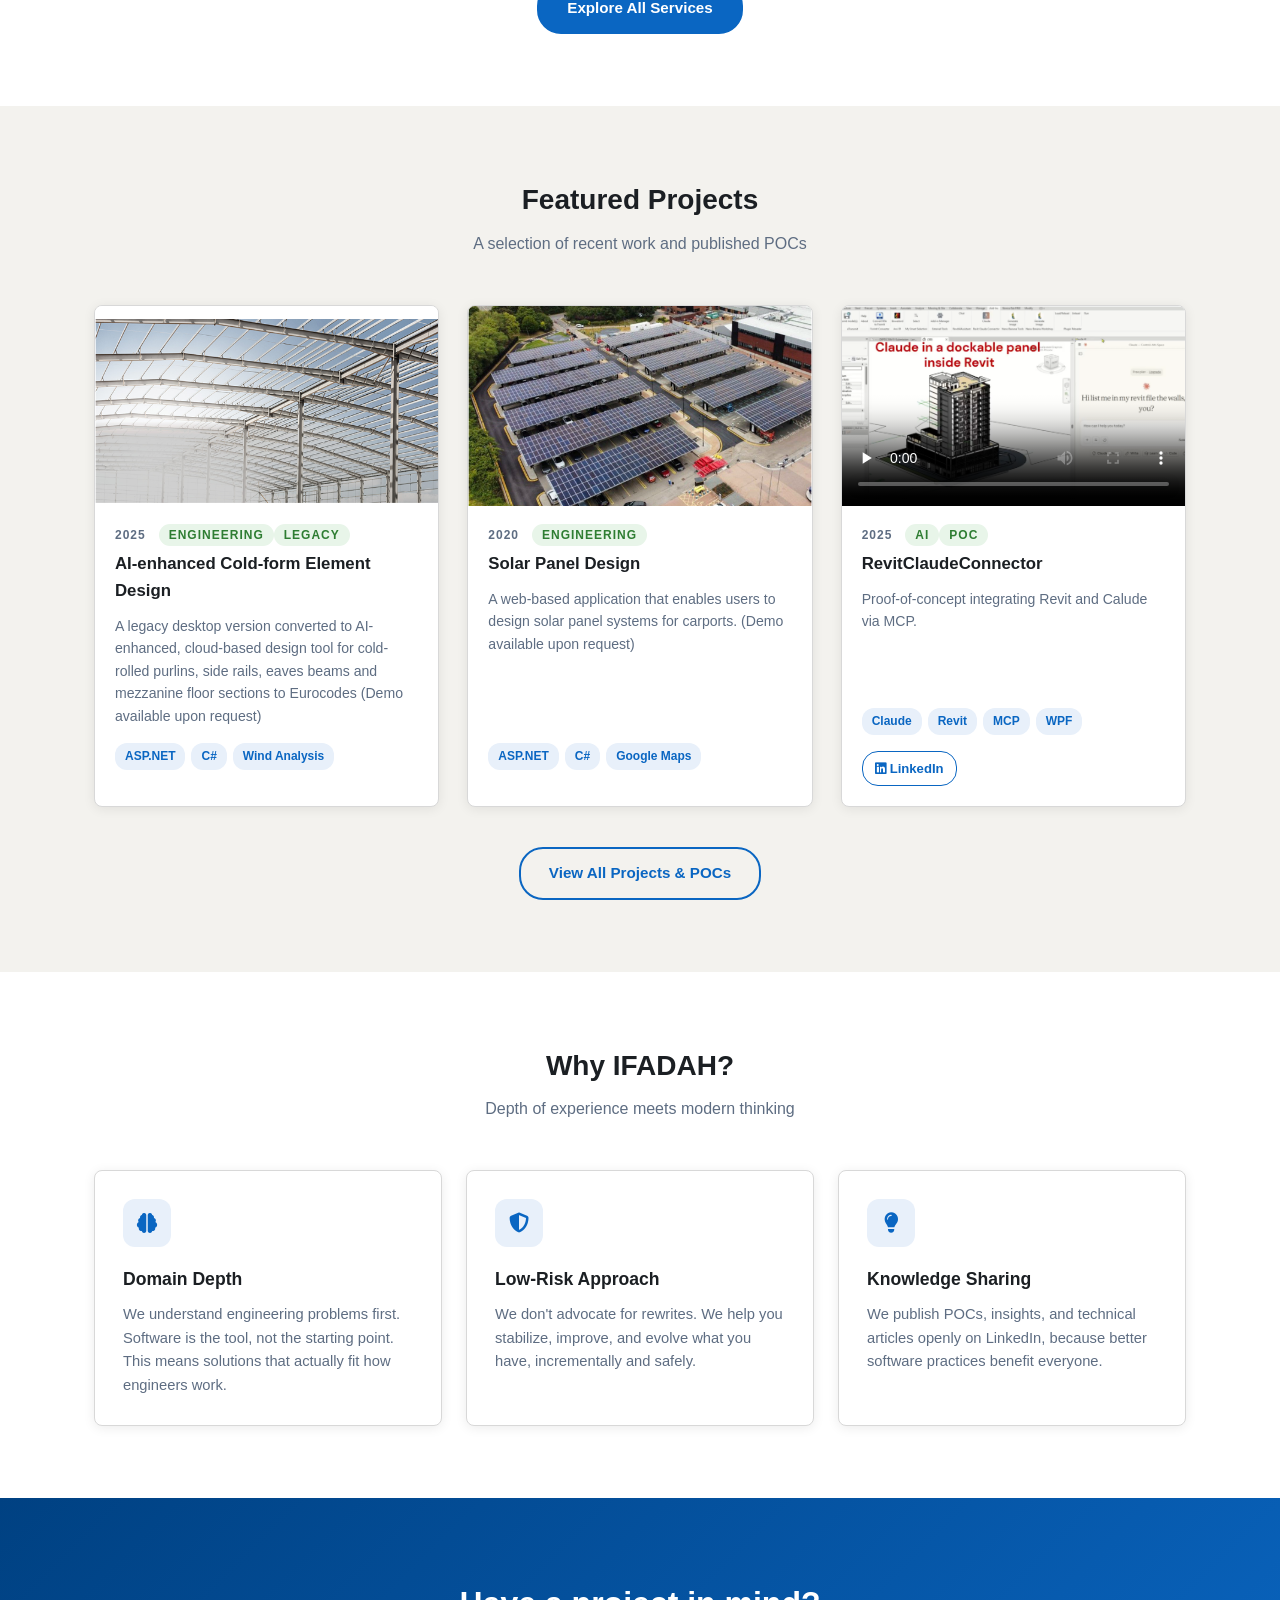
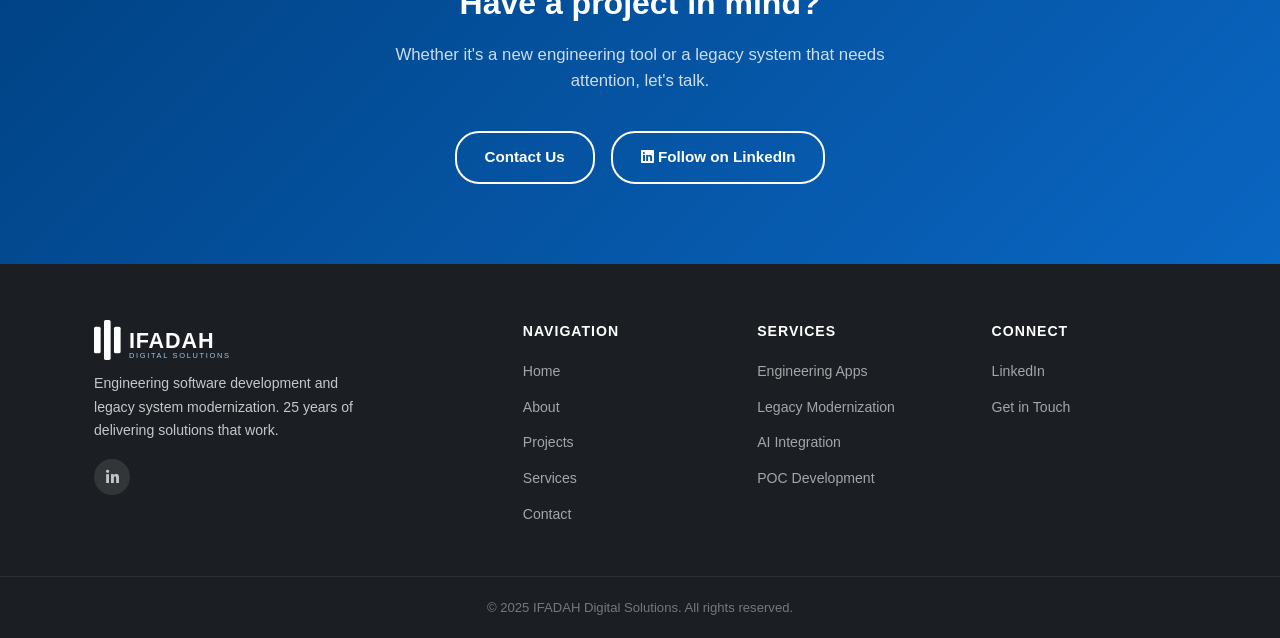
==== commit 979ba8f5: "update" ====
--- a/index.html
+++ b/index.html
@@ -40,7 +40,7 @@
     <div class="container">
       <div class="hero-content">
         <p class="hero-eyebrow">Engineering Software Specialists</p>
-        <h1>Solving Complex Problems<br>with <span>Smart Software</span></h1>
+        <h1>Solving Complex Problems<br>with Smart Software</h1>
         <p>
           From bespoke engineering applications to stabilizing mission-critical legacy systems,
           we bring 25 years of hands-on experience to every challenge.
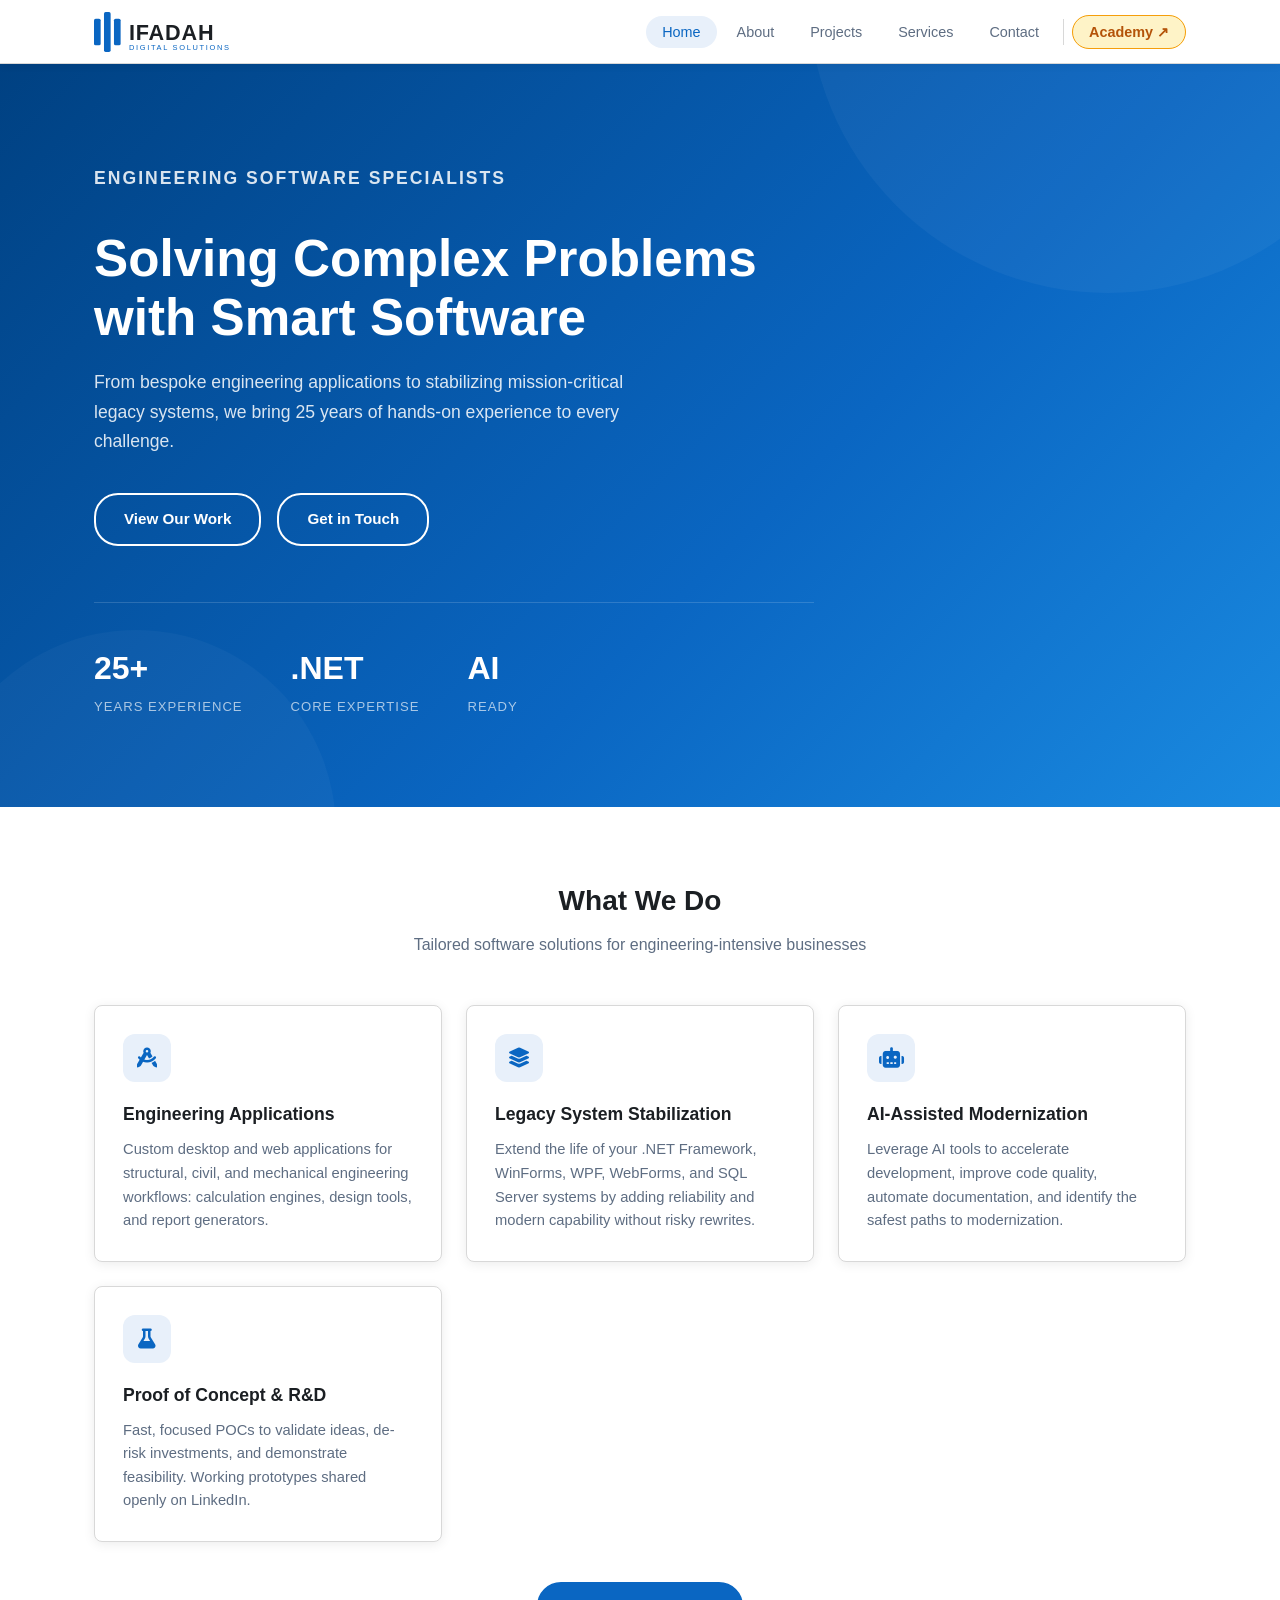
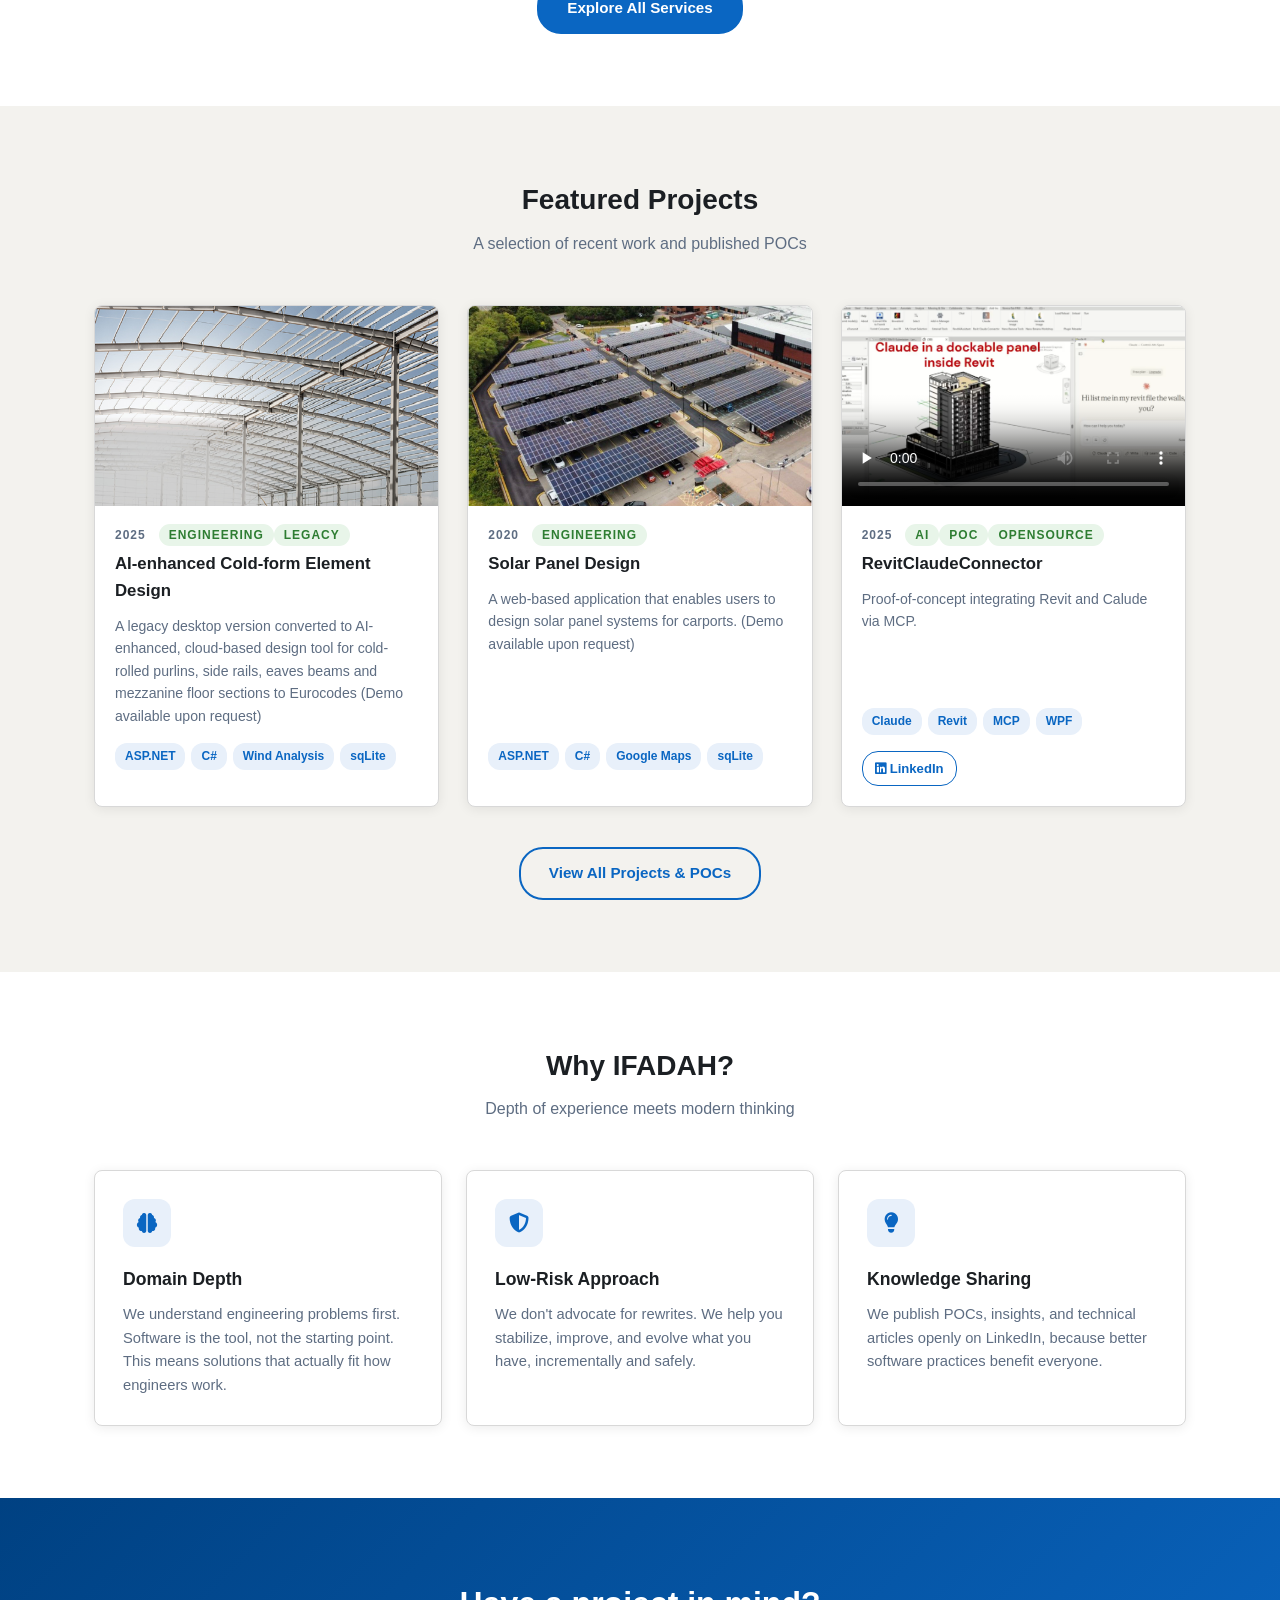
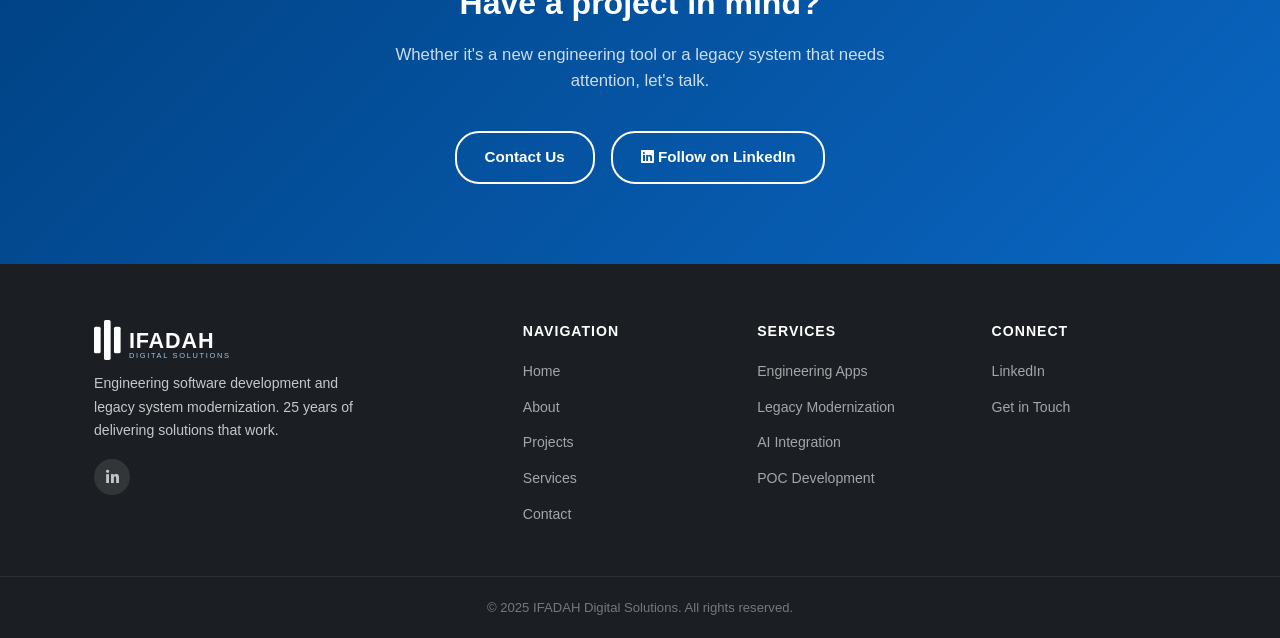
==== commit 7245c936: "update" ====
--- a/index.html
+++ b/index.html
@@ -22,6 +22,7 @@
           <li><a href="projects.html">Projects</a></li>
           <li><a href="services.html">Services</a></li>
           <li><a href="contact.html">Contact</a></li>
+          <li class="nav-academy-item"><a href="academy.html" class="nav-academy">Academy ↗</a></li>
         </ul>
         <button class="hamburger" id="hamburger">☰</button>
       </div>
@@ -32,6 +33,7 @@
       <a href="projects.html">Projects</a>
       <a href="services.html">Services</a>
       <a href="contact.html">Contact</a>
+      <a href="academy.html" class="nav-academy-mobile">Academy ↗</a>
     </div>
   </header>
 
--- a/css/style.css
+++ b/css/style.css
@@ -162,6 +162,28 @@
 }
 .mobile-menu a:last-child { border-bottom: none; }
 .mobile-menu a:hover { color: var(--primary); }
+/* Academy nav badge — distinct amber/gold to signal external community */
+.nav-links li.nav-academy-item {
+  border-left: 1px solid var(--border);
+  padding-left: 8px;
+  margin-left: 4px;
+}
+.nav-links a.nav-academy {
+  color: #B45309;
+  background: #FEF3C7;
+  border: 1px solid #F59E0B;
+  font-weight: 600;
+}
+.nav-links a.nav-academy:hover {
+  color: #78350F;
+  background: #FDE68A;
+  border-color: #D97706;
+}
+.mobile-menu a.nav-academy-mobile {
+  color: #B45309;
+  font-weight: 600;
+}
+.mobile-menu a.nav-academy-mobile:hover { color: #78350F; }
 
 /* ============================================================
    HERO
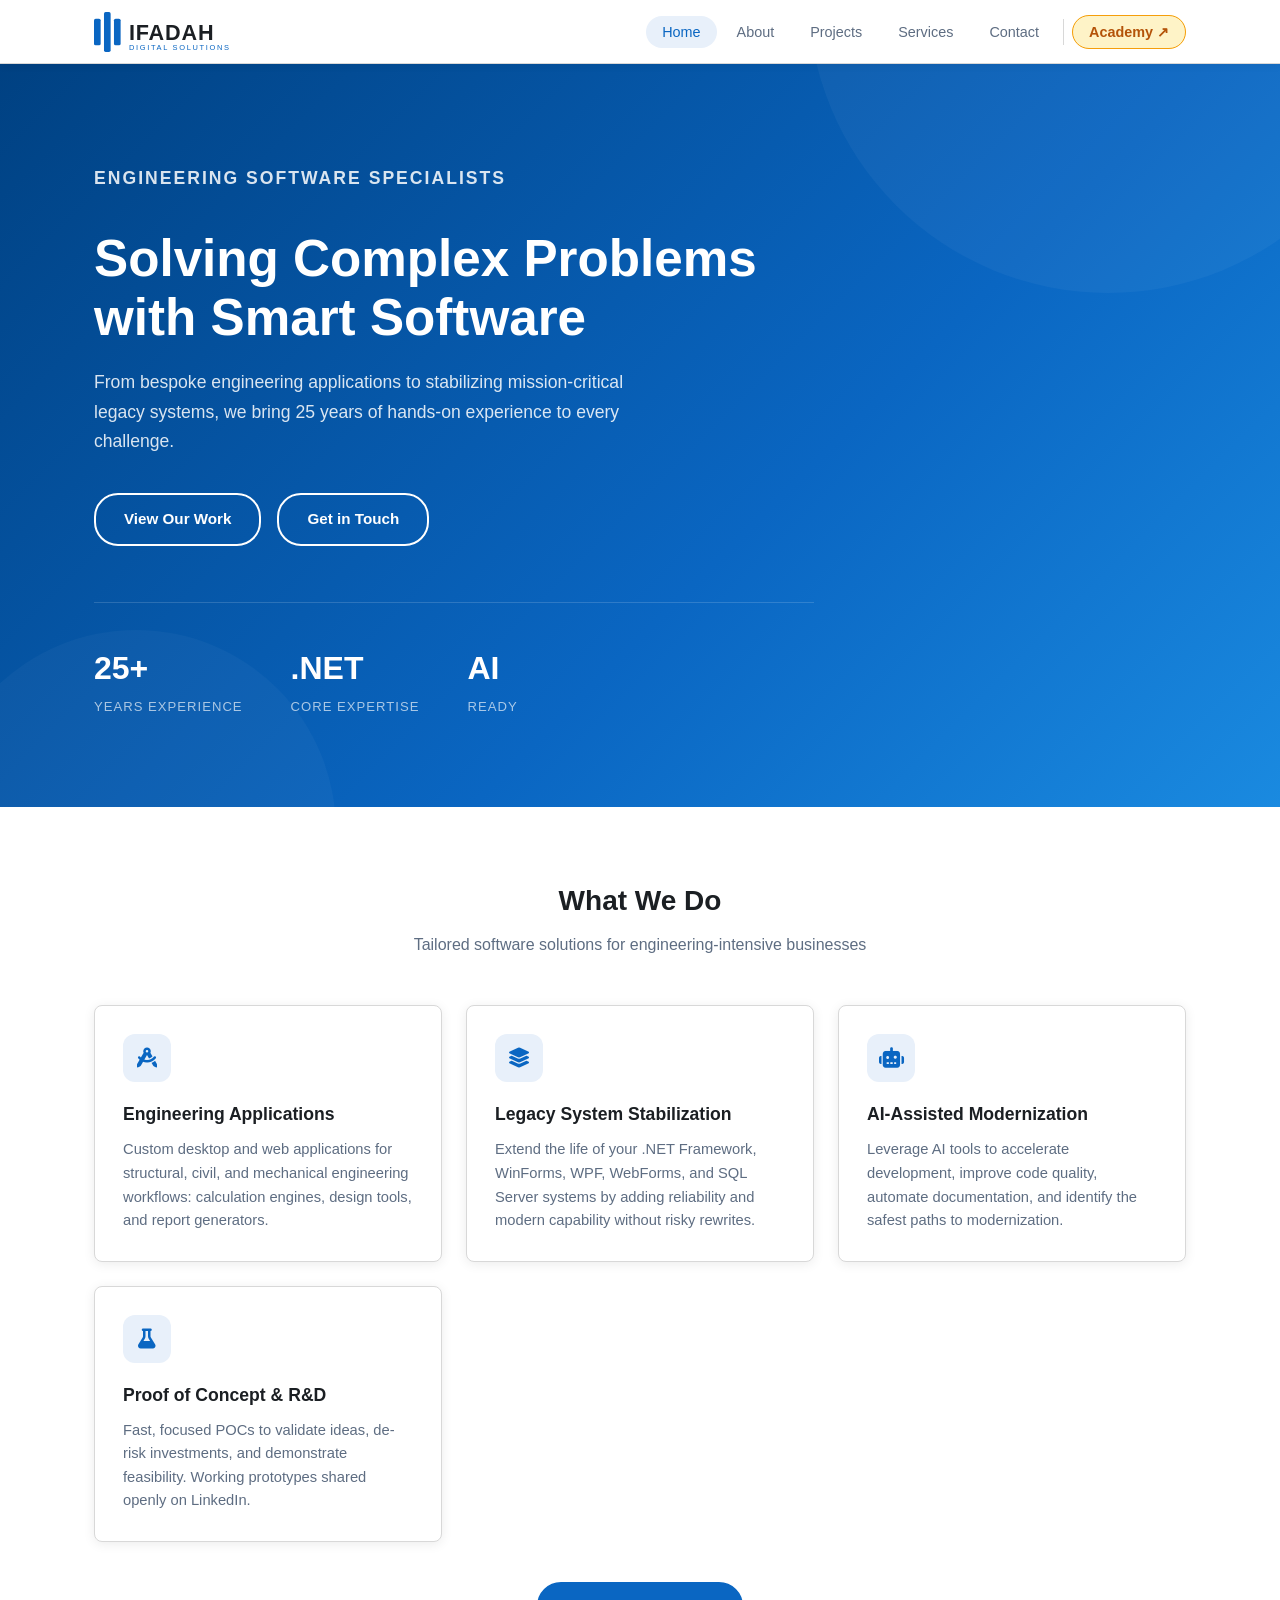
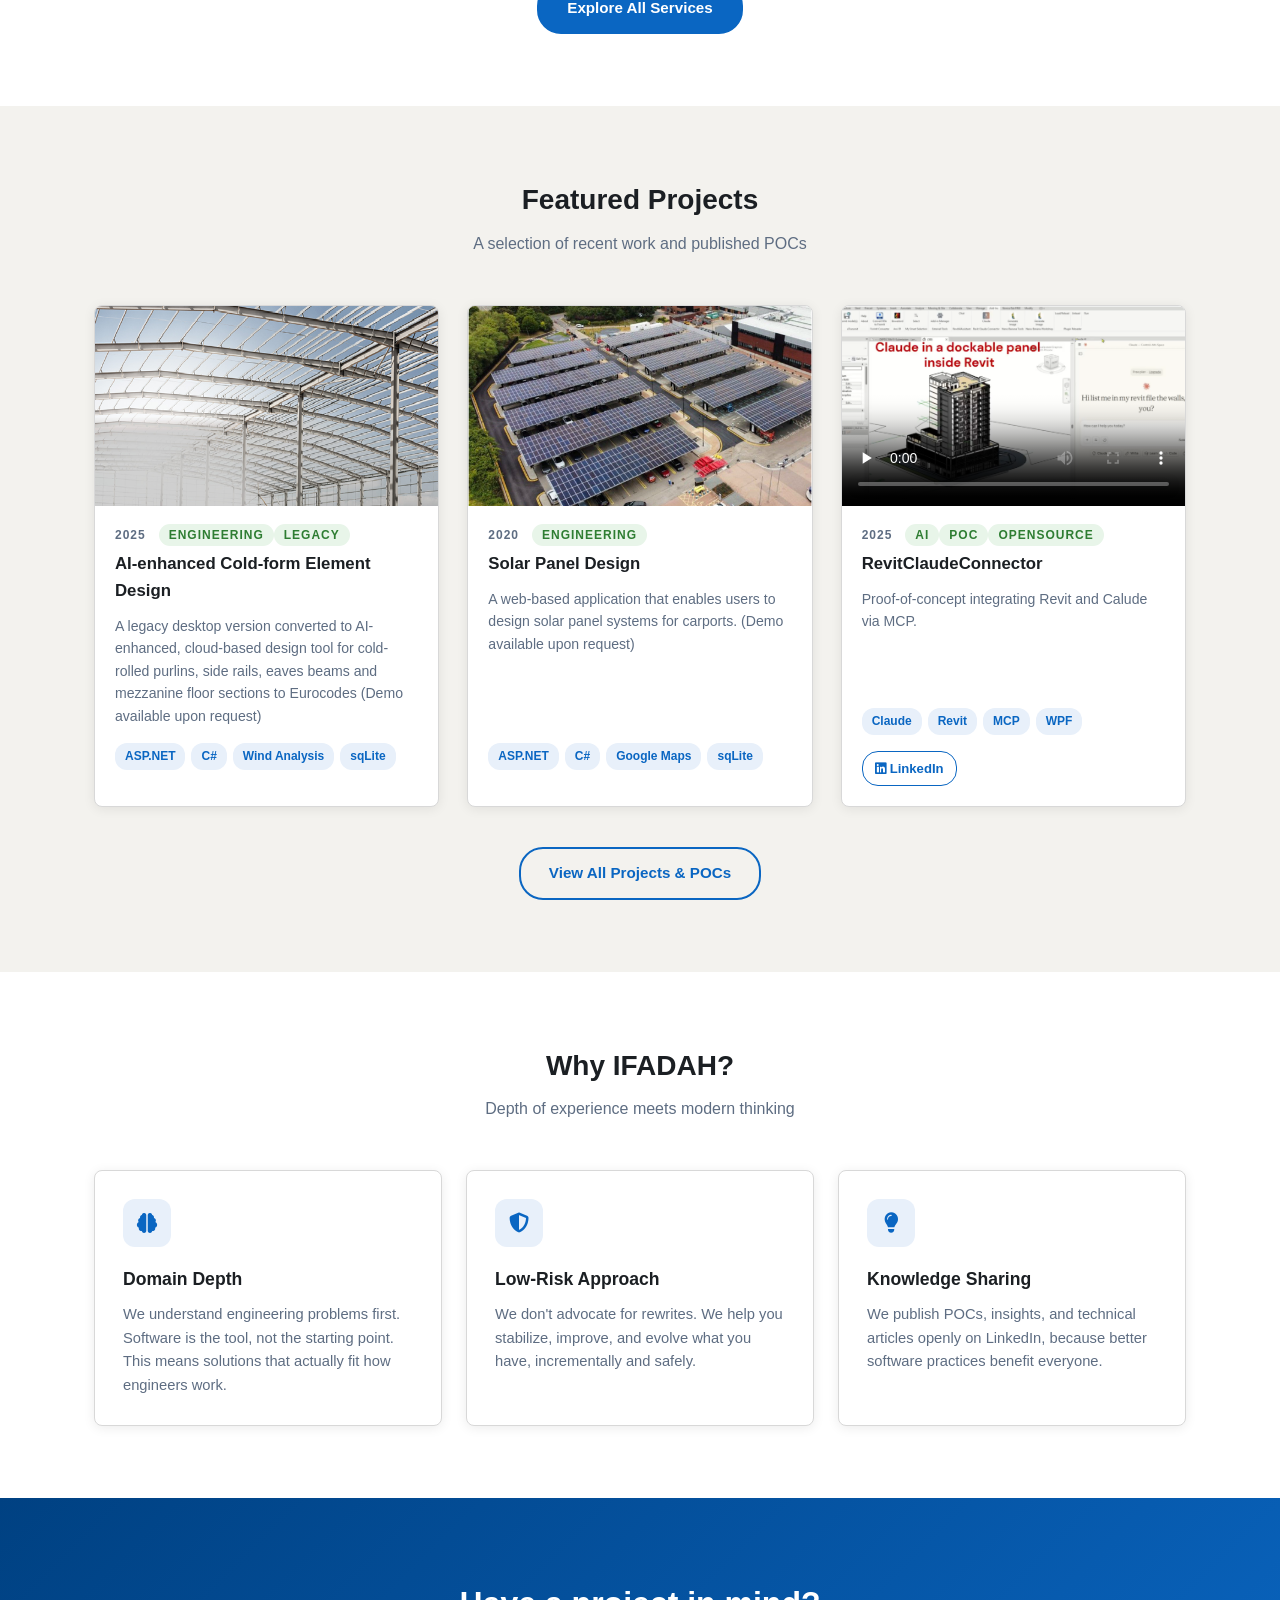
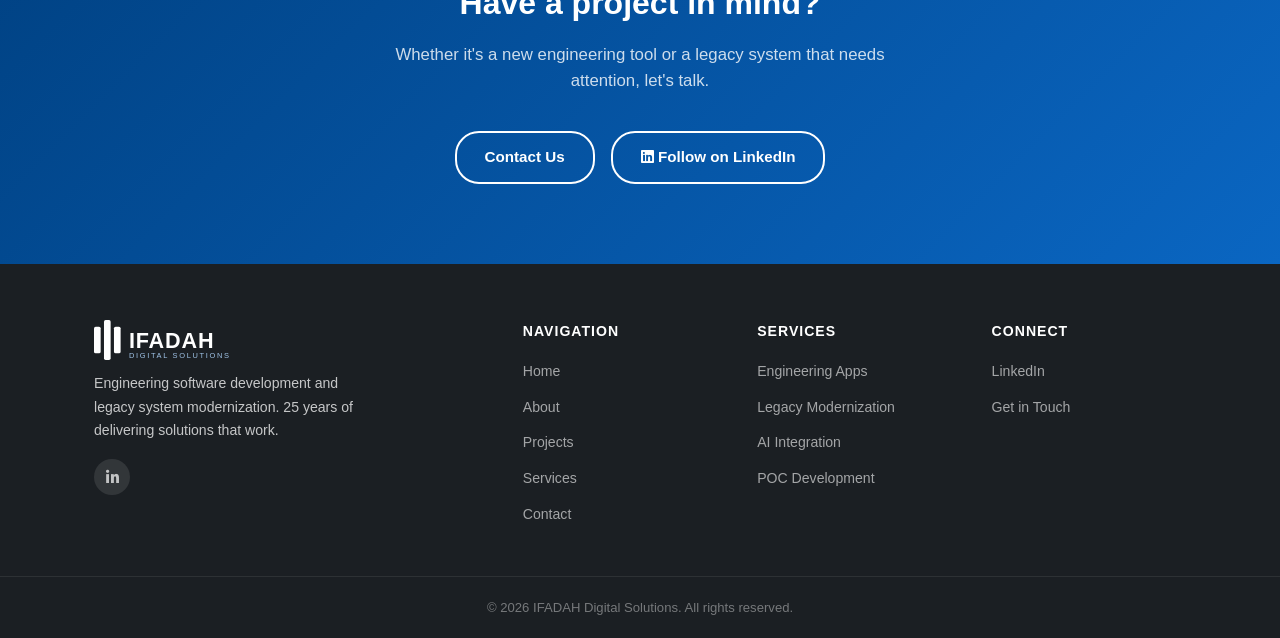
==== commit 21a26817: "update" ====
--- a/index.html
+++ b/index.html
@@ -195,7 +195,8 @@
       </div>
     </div>
     <div class="footer-bottom">
-      <p>&copy; 2025 IFADAH Digital Solutions. All rights reserved.</p>
+      <p>&copy; <span id="year"></span> IFADAH Digital Solutions. All rights reserved.</p>
+      <script>document.getElementById('year').textContent = new Date().getFullYear();</script>
     </div>
   </footer>
 
